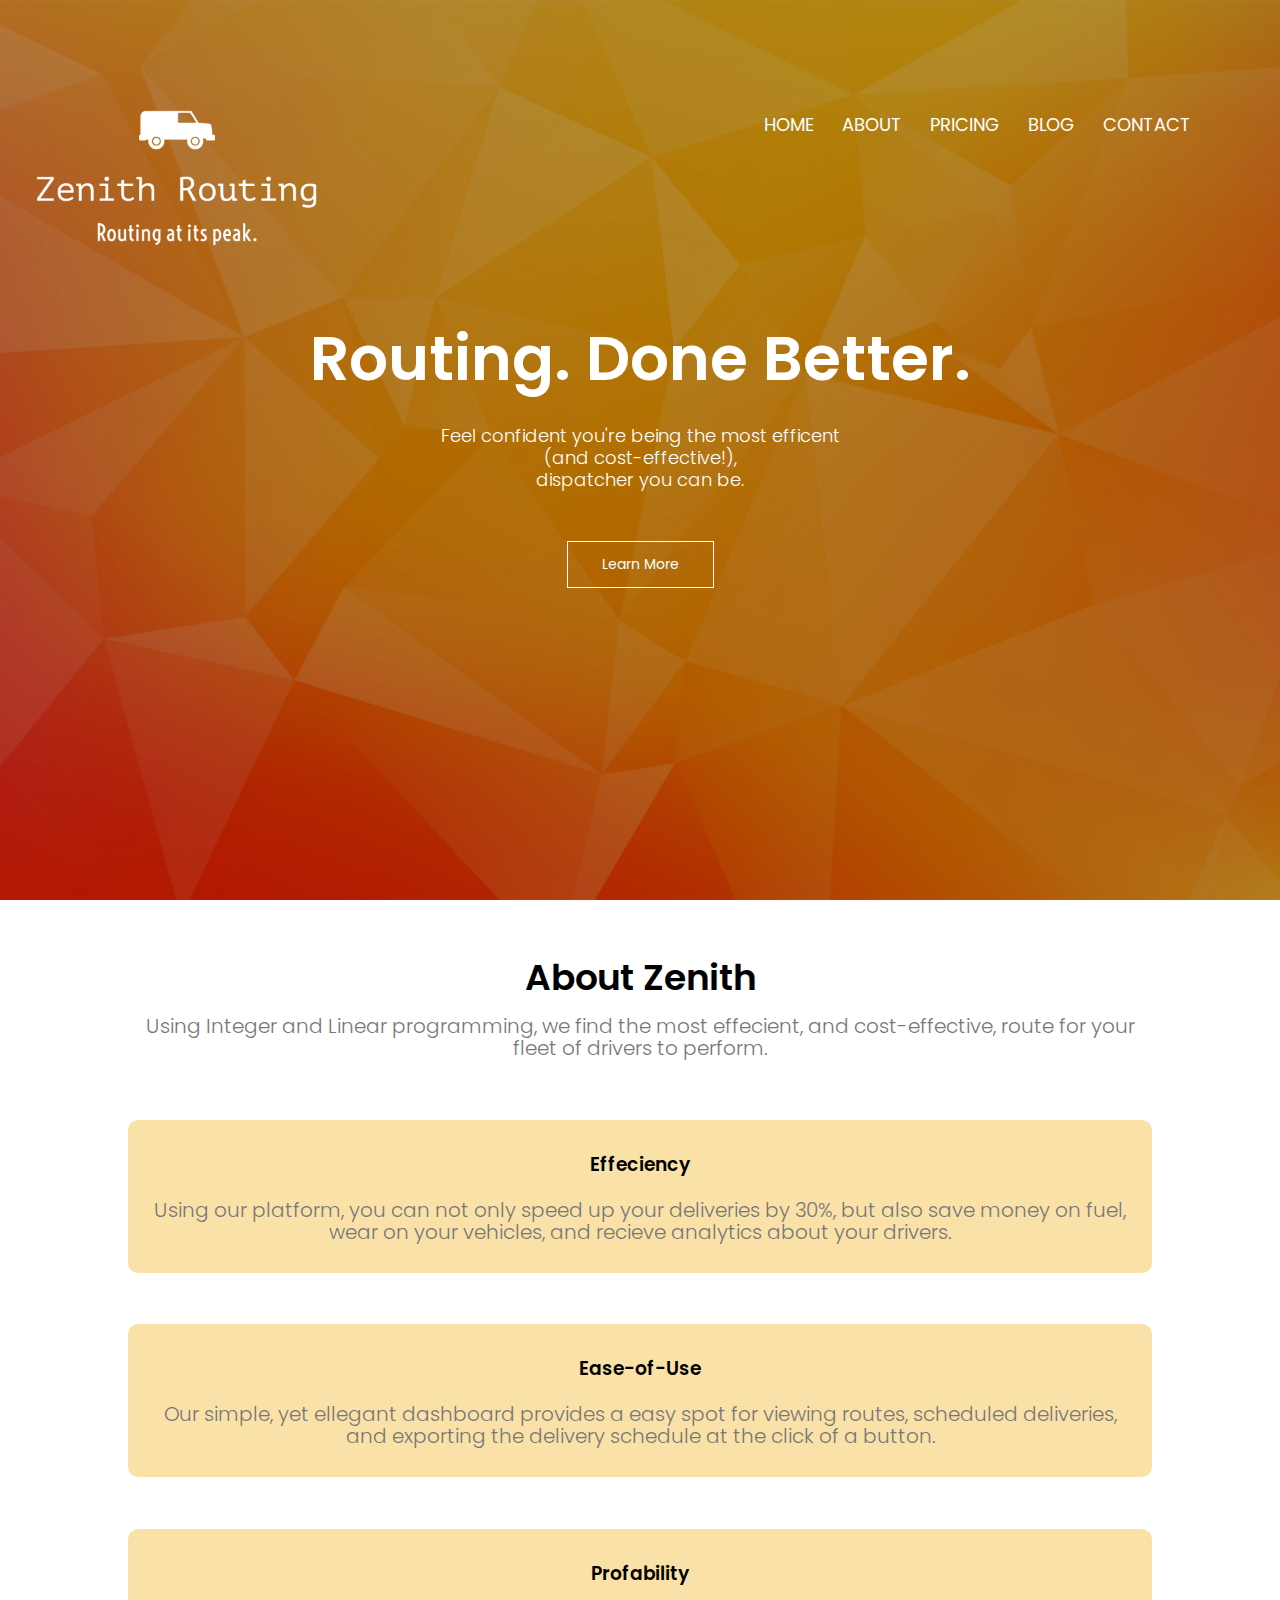
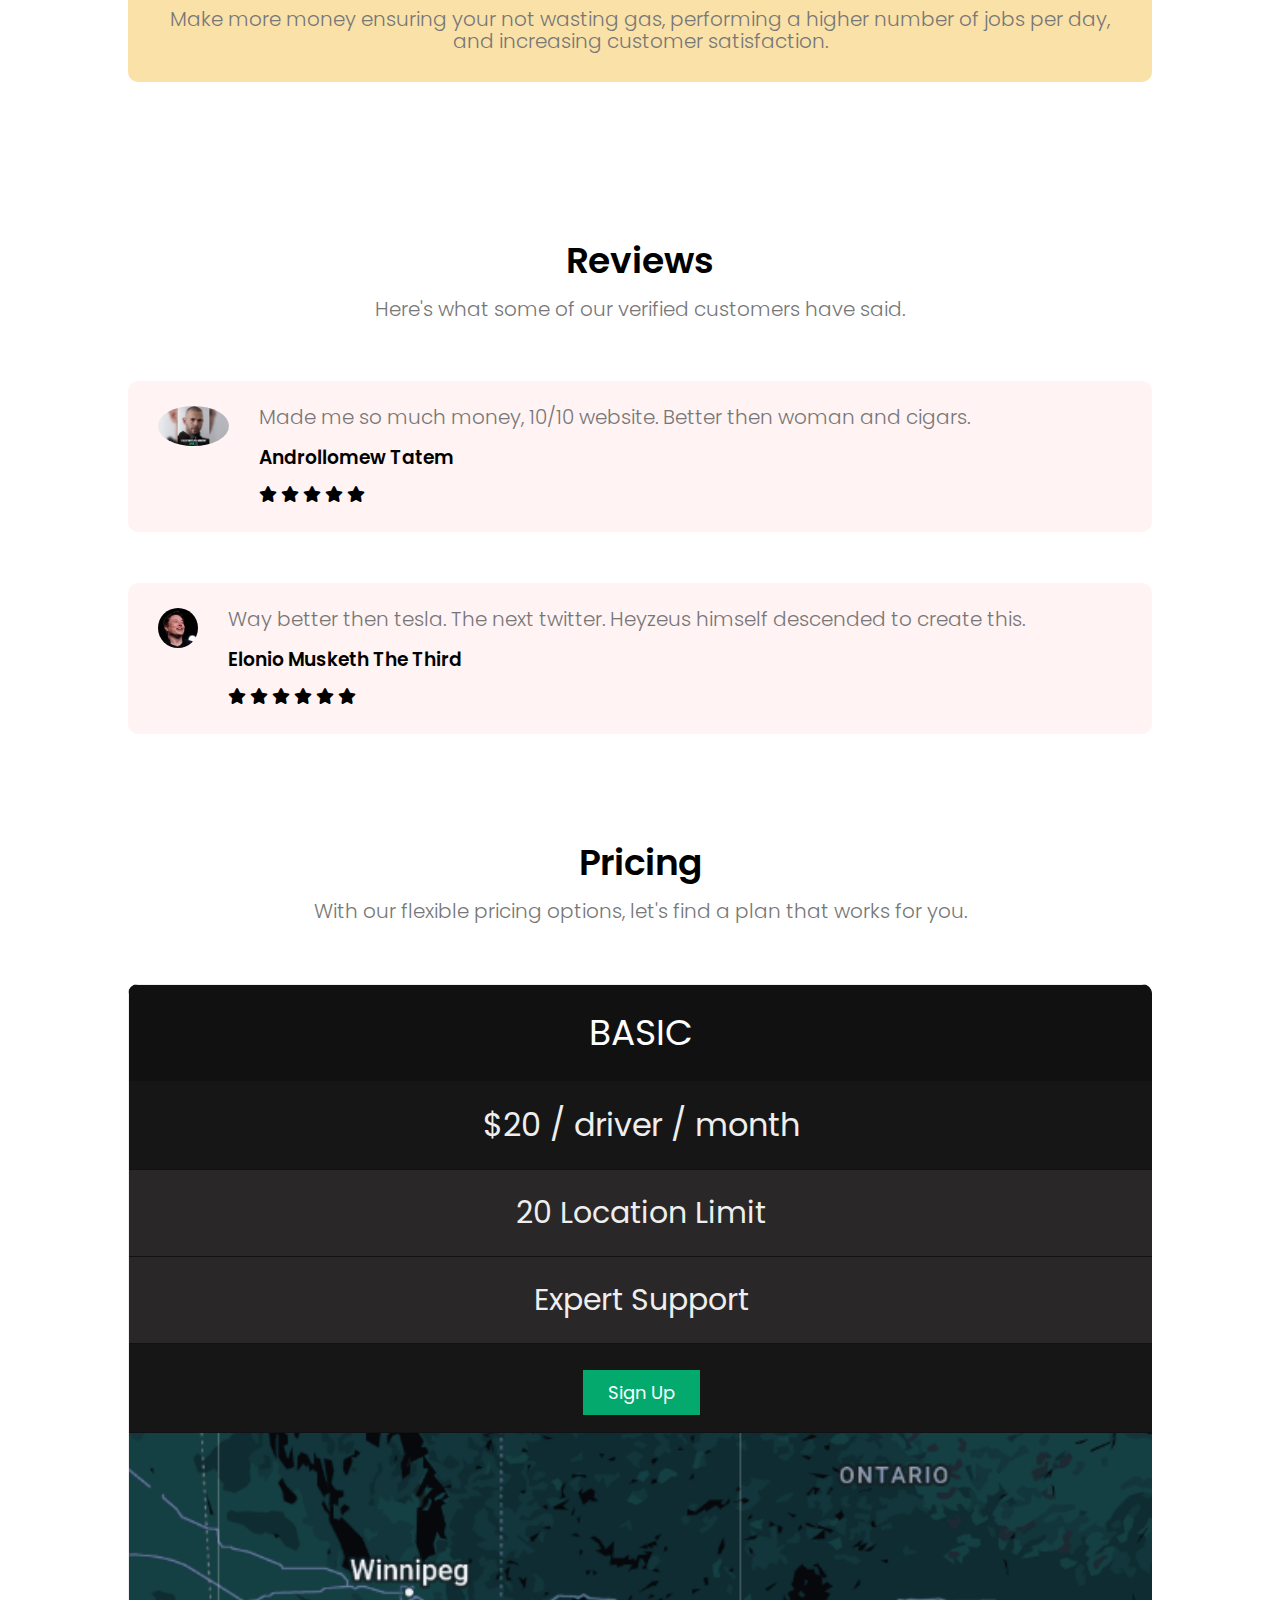
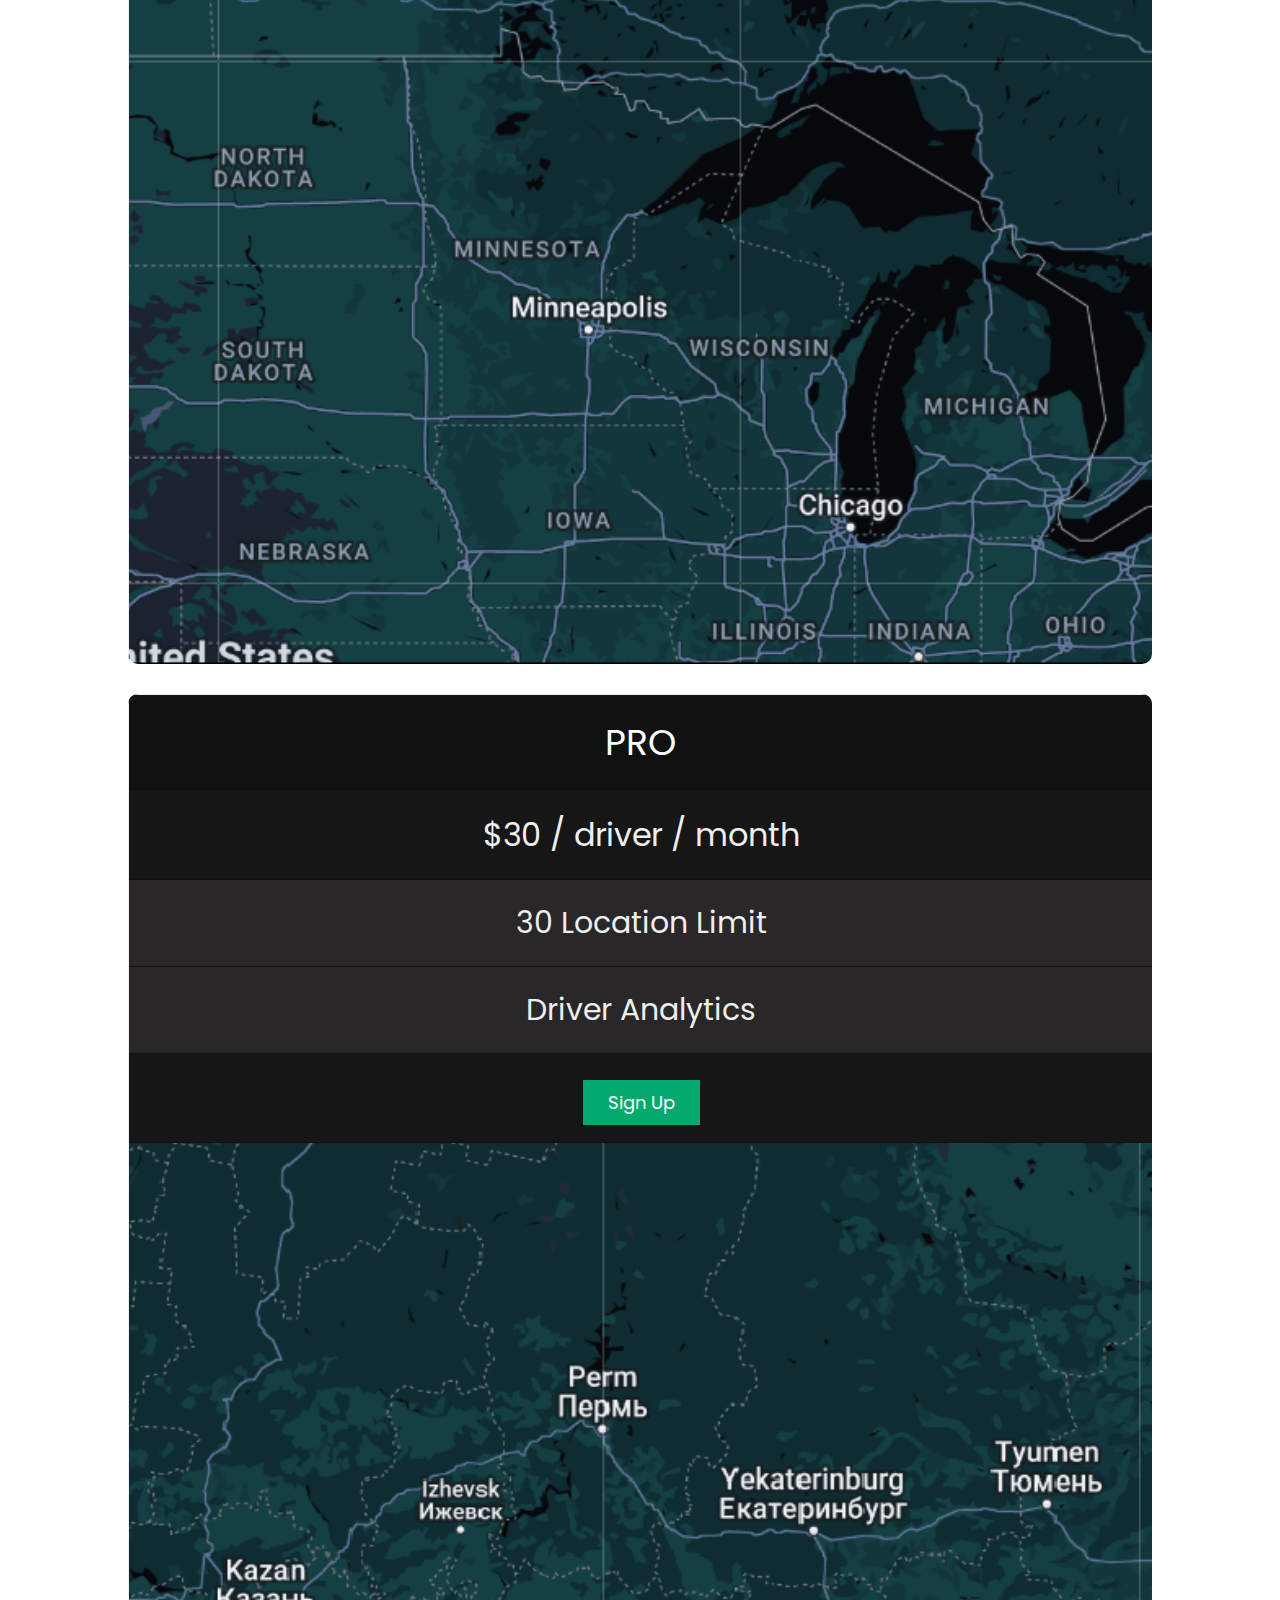
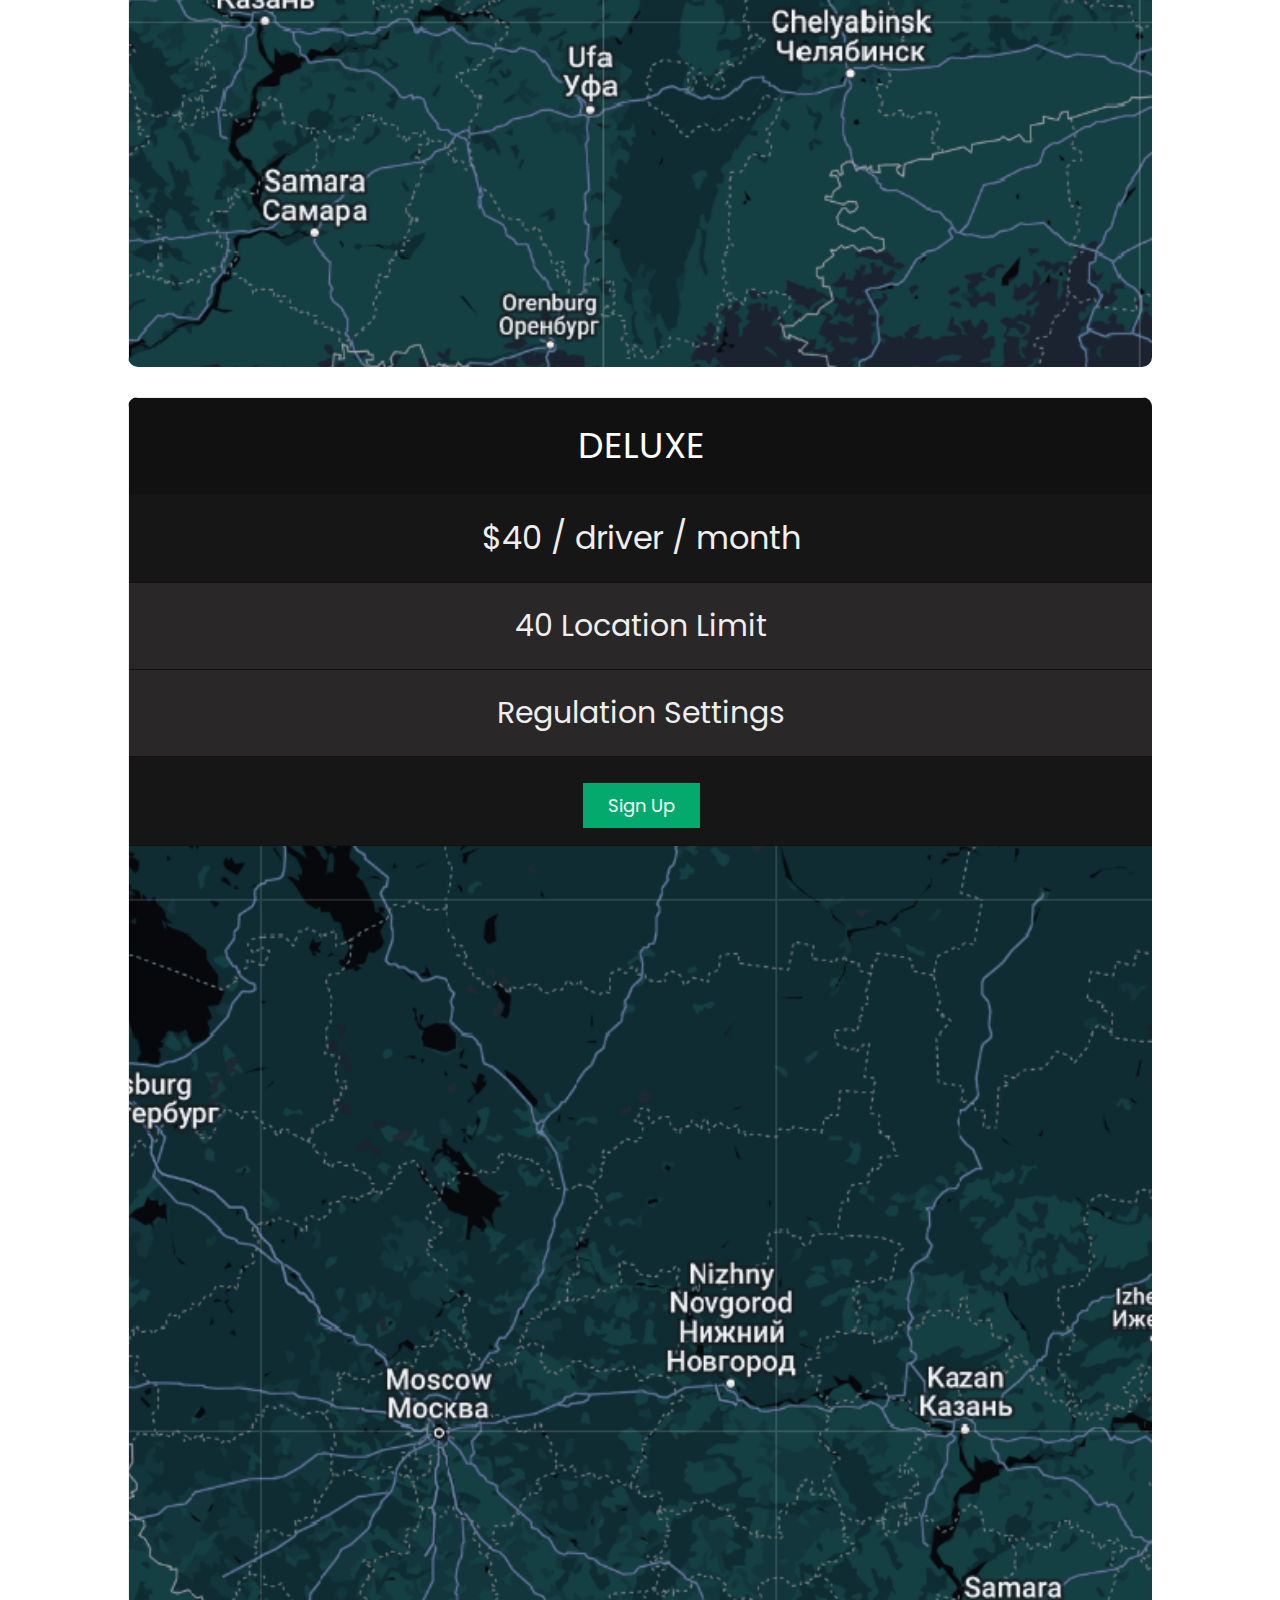
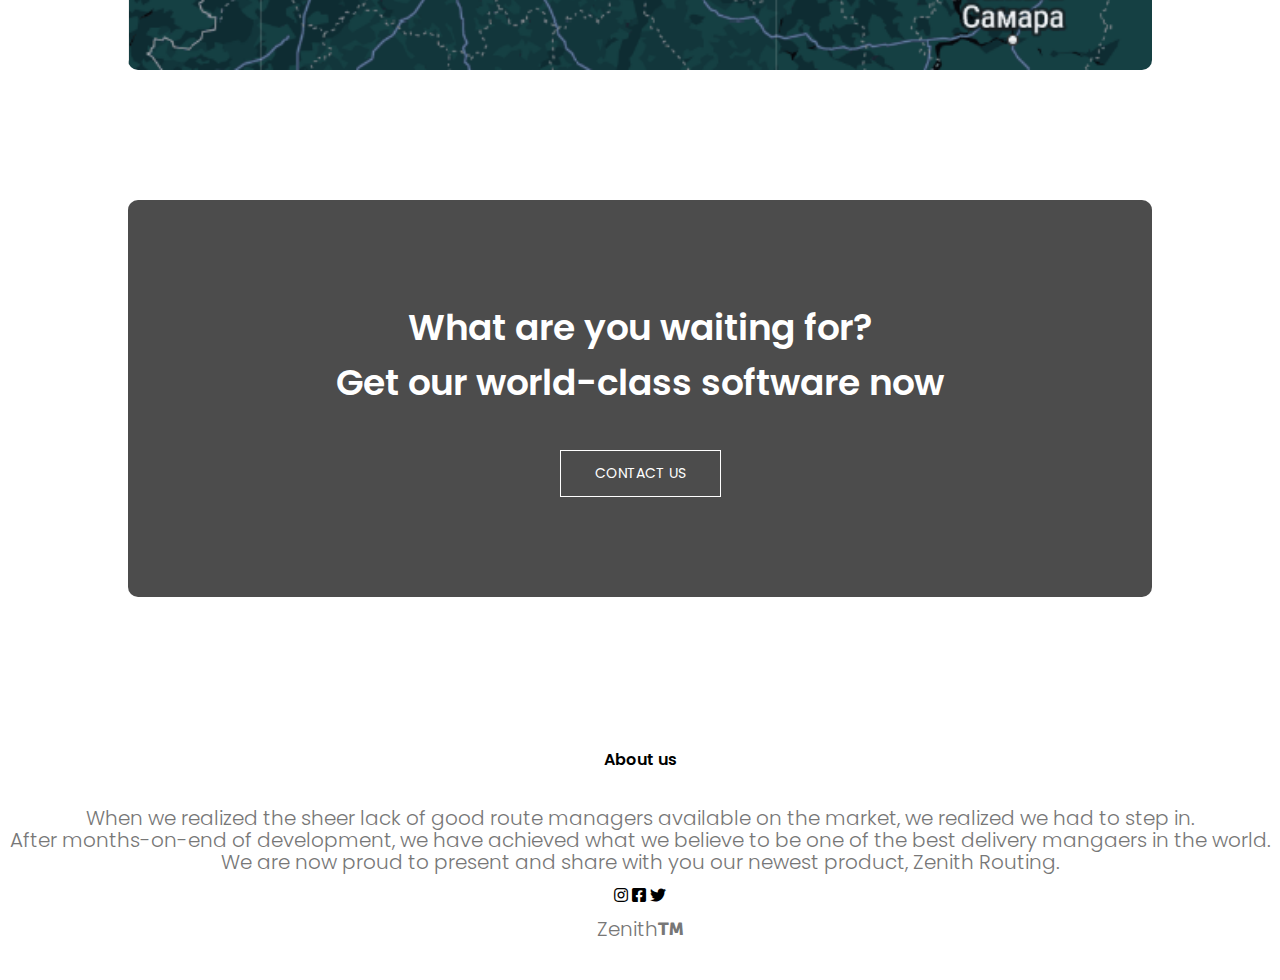
==== index.html @ 87506513 "initialcommit" ====
<html>
<head>

    <meta name="viewport" content="width=device-width, initial-scale=1, minimum-scale=1" />
    <title>Vehicle Routing Software - TEST</title>
    <link rel="stylesheet" href="style.css">
    <link rel="preconnect" href="https://fonts.googleapis.com">
    <link rel="preconnect" href="https://fonts.gstatic.com" crossorigin>
    <link href="https://fonts.googleapis.com/css2?family=Poppins:wght@100;200;300;400;600;700&display=swap" rel="stylesheet">
    <link href="https://cdnjs.cloudflare.com/ajax/libs/font-awesome/5.9.0/css/all.min.css" rel="stylesheet">
</head>
<body>
    <! --- Header ---- >

    <section class="header">
        <nav>
            <a href="index.html"><img src="images/logo.png"></a>
            <div class="nav-links" , id="navLinks">
                <i class="fa fa-times" onclick="hideMenu()"></i>
                <ul>
                    <li><a href="#top">HOME</a></li>
                    <li><a href="#About">ABOUT</a></li>
                    <li><a href="#Pricing">PRICING</a></li>
                    <li><a href="">BLOG</a></li>
                    <li><a href="#CONTACT">CONTACT</a></li>
                </ul>
            </div>
            <i class="fa fa-bars" onclick="showMenu()"></i>
        </nav>
        <div class="text-box">
            <h1>Routing. Done Better.</h1>
            <p>Feel confident you're being the most efficent<br> (and cost-effective!),<br> dispatcher you can be.</p>
            <a href="#About" class="hero-btn">Learn More</a>
        </div>
    </section>
    <! --- About ---- >

    <section class="about" id="About">
        <h1>About Zenith</h1>
        <p>Using Integer and Linear programming, we find the most effecient, and cost-effective, route for your fleet of drivers to perform.</p>
        <div class="row">
            <div class="about-col">
                <h3>Effeciency</h3>
                <p>Using our platform, you can not only speed up your deliveries by 30%, but also save money on fuel, wear on your vehicles, and recieve analytics about your drivers.</p>
            </div>
            <div class="about-col">
                <h3>Ease-of-Use</h3>
                <p>Our simple, yet ellegant dashboard provides a easy spot for viewing routes, scheduled deliveries, and exporting the delivery schedule at the click of a button.</p>
            </div>
            <div class="about-col">
                <h3>Profability</h3>
                <p>Make more money ensuring your not wasting gas, performing a higher number of jobs per day, and increasing customer satisfaction.</p>
            </div>
        </div>
    </section>

    <! --- Reviews ---- >
    <section class="reviews">
        <h1>Reviews</h1>
        <p>Here's what some of our verified customers have said.</p>
        <div class="row">
            <div class="reviews-col">
                <img src="images/Customer1.jpg">
                <div>
                    <p>Made me so much money, 10/10 website. Better then woman and cigars.</p>
                    <h3>Androllomew Tatem</h3>
                    <i class="fa fa-star"></i>
                    <i class="fa fa-star"></i>
                    <i class="fa fa-star"></i>
                    <i class="fa fa-star"></i>
                    <i class="fa fa-star"></i>

                </div>
            </div>
            <div class="reviews-col">
                <img src="images/Customer2.jpg">
                <div>
                    <p>Way better then tesla. The next twitter. Heyzeus himself descended to create this.</p>
                    <h3>Elonio Musketh The Third</h3>
                    <i class="fa fa-star"></i>
                    <i class="fa fa-star"></i>
                    <i class="fa fa-star"></i>
                    <i class="fa fa-star"></i>
                    <i class="fa fa-star"></i>
                    <i class="fa fa-star"></i>
                </div>
            </div>
        </div>
    </section>

    <! --- Pricing ---- >

    <section class="pricing" id="Pricing">
        <h1>Pricing</h1>
        <p>With our flexible pricing options, let's find a plan that works for you.</p>
        <div class="row">
            <div class="pricing-col">
                <img src="images/bg1.png">
                <ul class="layer">
                    <li class="title">BASIC</li>
                    <li class="grey">$20 / driver / month</li>
                    <li>20 Location Limit</li>
                    <li>Expert Support</li>
                    <li class="grey"><a href="#" class="button">Sign Up</a></li>
                </ul>
            </div>
            <div class="pricing-col">
                <img src="images/bg2.png">
                <ul class="layer">
                    <li class="title">PRO</li>
                    <li class="grey">$30 / driver / month</li>
                    <li>30 Location Limit</li>
                    <li>Driver Analytics</li>
                    <li class="grey"><a href="#" class="button">Sign Up</a></li>
                </ul>
            </div>
            <div class="pricing-col">
                <img src="images/bg3.png">
                <ul class="layer">
                    <li class="title">DELUXE</li>
                    <li class="grey">$40 / driver / month</li>
                    <li>40 Location Limit</li>
                    <li>Regulation Settings</li>
                    <li class="grey"><a href="#" class="button">Sign Up</a></li>
                </ul>
            </div>
        </div>
    </section>
    <! --- Call to Action ---- >

    <section class="cta">
        <h1>What are you waiting for?<br /> Get our world-class software now</h1>
        <a href="https://www.youtube.com/watch?v=dQw4w9WgXcQ" class="hero-btn" id="CONTACT">CONTACT US</a>
    </section>

    <! --- Footer ---- >

    <section class="footer">
        <h4>About us</h4>
        <p>When we realized the sheer lack of good route managers available on the market, we realized we had to step in.<br /> After months-on-end of development, we have achieved what we believe to be one of the best delivery mangaers in the world.<br /> We are now proud to present and share with you our newest product, Zenith Routing.</p>
        <div class="icons">
            <i class="fab fa-instagram"></i>
            <i class="fab fa-facebook-square"></i>
            <i class="fab fa-twitter"></i>
        </div>
        <p>Zenith<i class="fas fa-trademark"></i></p>
    </section>



    <! --- JS Function ---- >

    <script>
        var navLinks = document.getElementById("navLinks");
        function showMenu(){
        navLinks.style.right = "0";
        }
        function hideMenu(){
        navLinks.style.right = "-200";
        }
    </script>

</body>
</html>
---- style.css ----
* {
    margin: 0;
    padding: 0;
    font-family: 'Poppins', sans-serif;
}
html {
    scroll-behavior: smooth;
}

.header{
    min-height: 100vh;
    width: 100%;
    background-image: linear-gradient(rgba(0,0,0,0.3),rgba(0,0,0,0.3)),url(images/banner.jpg);
    background-position: center;
    background-size: cover;
    position: relative;
}
nav{
    display: flex;
    padding: 2% 6%;
    justify-content: space-between;
    align-items: center;
}
nav img {
        width: 400px;
        height: 400px;
        position: relative;
        left: -100px;
        top: -50px;

}
.nav-links{
   flex: 1;
   text-align: right;
}
.nav-links ul li{
    list-style: none;
     display: inline-block;
     padding: 8px 12px;
     position:relative;
     top: -100px;
}
.nav-links ul li a {
    color: #fff;
    text-decoration: none;
    font-size: 18px;
}
.nav-links ul li::after {
    content: '';
    width: 0%;
    height: 2px;
    background: #f44336;
    display: block;
    margin: auto;
    transition: 0.5s;
}
.nav-links ul li:hover::after{
    width: 100%;
}
.text-box{
    width: 90%;
    color: #fff;
    position: absolute;
    top: 50%;
    left: 50%;
    transform: translate(-50%, -50%);
    text-align: center;
}
.text-box h1{
    font-size: 62px;
}
.text-box p{
    margin: 10px 0 40px;
    font-size: 18px;
    color: #fff;
}
.hero-btn{
    display: inline-block;
    text-decoration: none;
    color: #fff;
    border: 1px solid #fff;
    padding: 12px 34px;
    font-size: 14px;
    background: transparent;
    position: relative;
    cursor: pointer;
}
.hero-btn:hover{
    border: 1px solid #f44336;
    background: #f44336;
    transition: 1s;
}

nav .fa{
    display: none;
}

@media(max-width: 700px) {
    nav img {
        width: 200px;
        height: 200px;
        position: relative;
        left: -50px;
        top: -25px;
    }
    .pricing-col {
        width: 100%;
        flex-basis: 32%;
        border-radius: 10px;
        margin-bottom: 30px;
        position: relative;
        overflow: hidden;
        transition: 0.5s;
    }
    html, body {
        overflow-x: hidden;
    }
    .text-box h1 {
        font-size: 20px;
    }

    .nav-links ul li {
        display: block;
    }

    .nav-links{
        position: absolute;
        background: #f44336;
        height: 100vh;
        width: 200px;
        top: 0;
        right: -200px;
        text-align: left;
        z-index: 2;
        transition: 1s;
    }
    nav .fa{
        display: block;
        color: #fff;
        margin: 10px;
        font-size: 22px;
        cursor: pointer;
    }
    .nav-links ul{
        padding: 30px;
    }
}

.about{
    width: 80%;
    margin: auto;
    text-align: center;
    padding-top: 50px;
}
h1{
    font-size: 36px;
    font-weight: 600;
}
p{
    color: #777;
    font-size: 20px;
    font-weight: 300;
    line-height: 22px;
    padding: 10px;
}
.row{
    margin-top: 5%;
    display: flex;
    justify-content: space-between;
}
.about-col {
    flex-basis: 31%;
    background-color: #fae1a8;
    border-radius: 10px;
    margin-bottom: 5%;
    padding: 20px 12px;
    box-sizing: border-box;
    transition: 0.5s
}
 h3{
     text-align: center;
     font-weight: 600;
     margin: 10px 0;
 }
.about-col:hover {
    box-shadow: 0 0 20px 0px rgba(0,0,0,.2);
}
@media(max-width: 1500px) {
    .row{
        flex-direction: column;
    }
}
@media(mad-width: 1500px){
    .pricing-col .title {
        background-color: #111;
        color: white;
        font-size: 16px;
    }
    .layer li {
        border-bottom: 1px solid #111;
        background-color: #292727;
        padding: 20px;
        text-align: center;
        font-size: 15px;
        color: #eee;
    }
    .layer .grey {
        background-color: #171616;
        font-size: 16px;
    }
}

.row{
    display: flex;
    overflow: hidden;

}
.pricing{
    width: 80%;
    margin: auto;
    text-align: center;
    padding-top: 50px;
    box-sizing: border-box;
}
.pricing-col{
    overflow-y: auto;
    height: 100%;
    flex-basis: 32%;
    border-radius: 10px;
    margin-bottom:30px;
    position:relative;
    overflow:hidden;
    transition: 0.5s;
}
.pricing-col img{
    width: 100%;
    z-index: 3;
}
.pricing-col .title{
    background-color: #111;
    color: white;
    font-size: 36px;
}
.pricing-col:hover {
    box-shadow: 0 8px 12px 0 rgba(0,0,0,0.4);
}
.layer{
    list-style-type: none;
    border: 1px solid #eee;
    margin: 0;
    padding: 0;
    background: transparent;
    height: 100%;
    width: 100%;
    position: absolute;
    top: 0;
    left: 0;
    transition: 0.5s;
}
.layer:hover {
    background: rgba(0,0,0,0.6);
}
.layer li {
        
        border-bottom: 1px solid #111;
        background-color: #292727;
        padding: 20px;
        text-align: center;
        font-size: 30px;
        color: #eee;
}
.layer .grey {
        background-color: #171616;
        font-size: 32px;
}
.button{
    background-color: #04AA6D;
    border: none;
    color: white;
    padding: 10px 25px;
    text-align: center;
    text-decoration: none;
    font-size: 18px;
    transition: 0.5s;
}
.button:hover {
    background-color: #04d98b;
}
.reviews{
    width: 80%;
    margin: auto;
    padding-top: 100px;
    text-align: center;
}
.reviews-col{
    flex-basis: 33%;
    border-radius: 10px;
    margin-bottom: 5%;
    text-align: left;
    background: #fff3f3;
    padding: 25px;
    cursor:pointer;
    display:flex;
    transition: .5s;
}
.reviews-col img {
    height: 40px;
    margin-left: 5px;
    margin-right: 30px;
    border-radius: 50%;
}
.reviews-col p{
    padding: 0;
}
.reviews-col h3{
    text-align: left;
    margin-top: 15px;
}
.reviews-col:hover {
    box-shadow: 0 8px 12px 0 rgba(0,0,0,0.4);
}

.cta {
    margin: 100px auto;
    width: 80%;
    background-image: linear-gradient(rgba(0,0,0,0.7),rgba(0,0,0,0.7)),url(images/banner2.gif);
    background-position: center;
    background-size: cover;
    border-radius: 10px;
    text-align: center;
    padding: 100px 0;
}
.cta h1{
    color: #fff;
    margin-bottom: 40px;
    padding: 0;
}
.footer{
    width:100%;
    text-align: center;
    padding: 30px 0;
}
.footer h4{
    margin-bottom: 25px;
    margin-top: 20px;
    font-weight: 600;
}
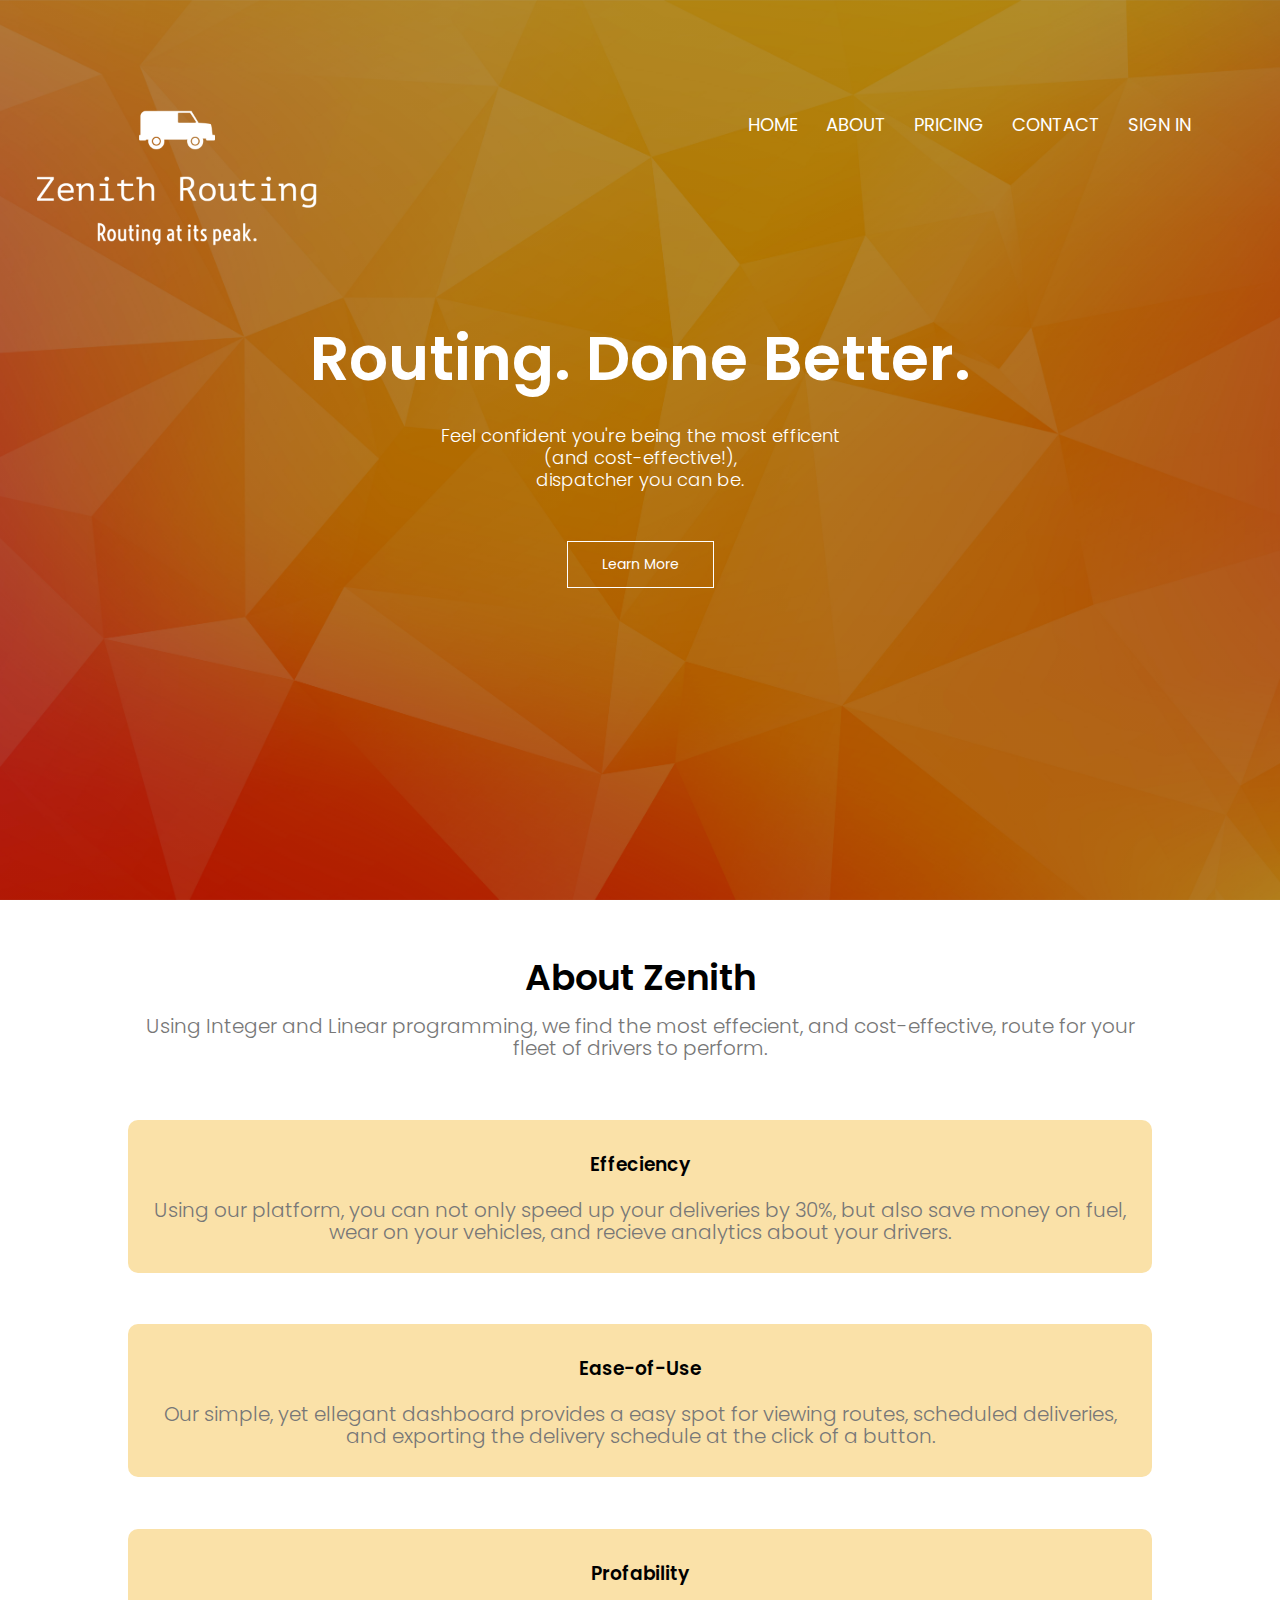
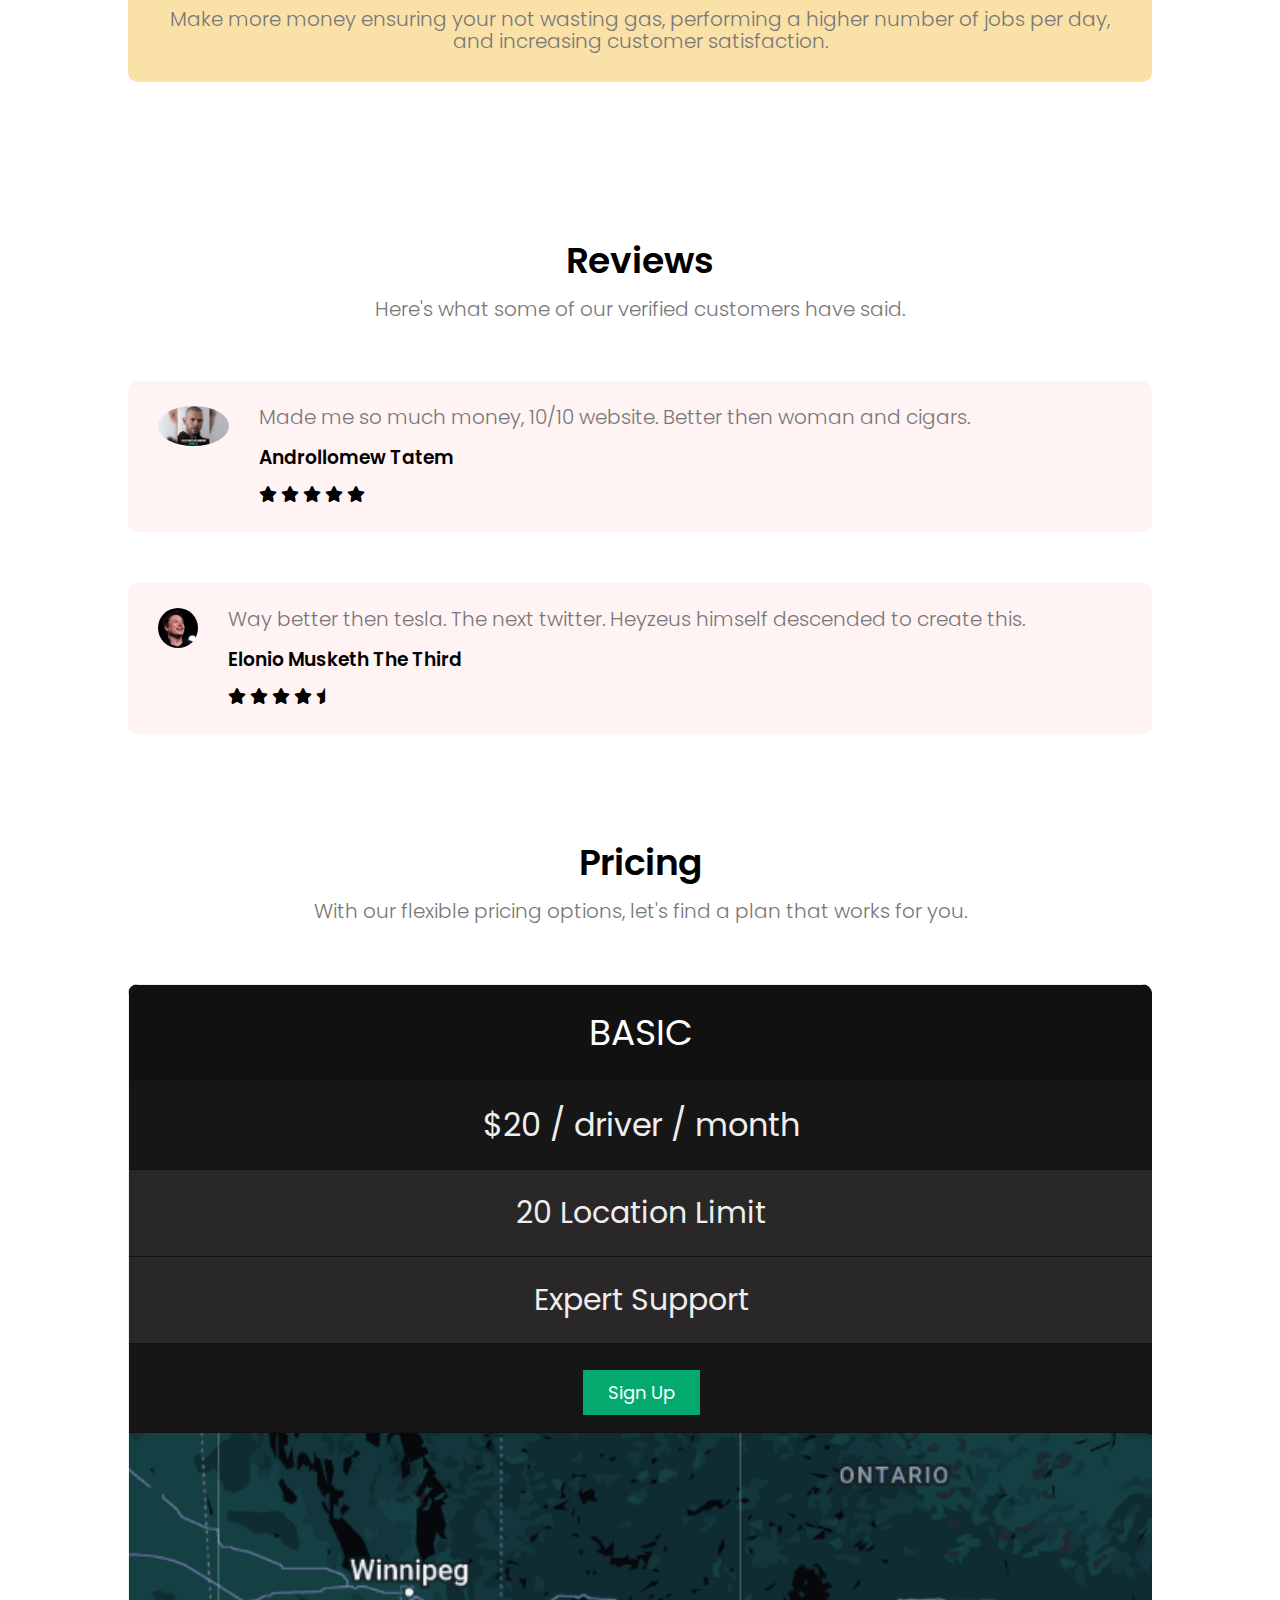
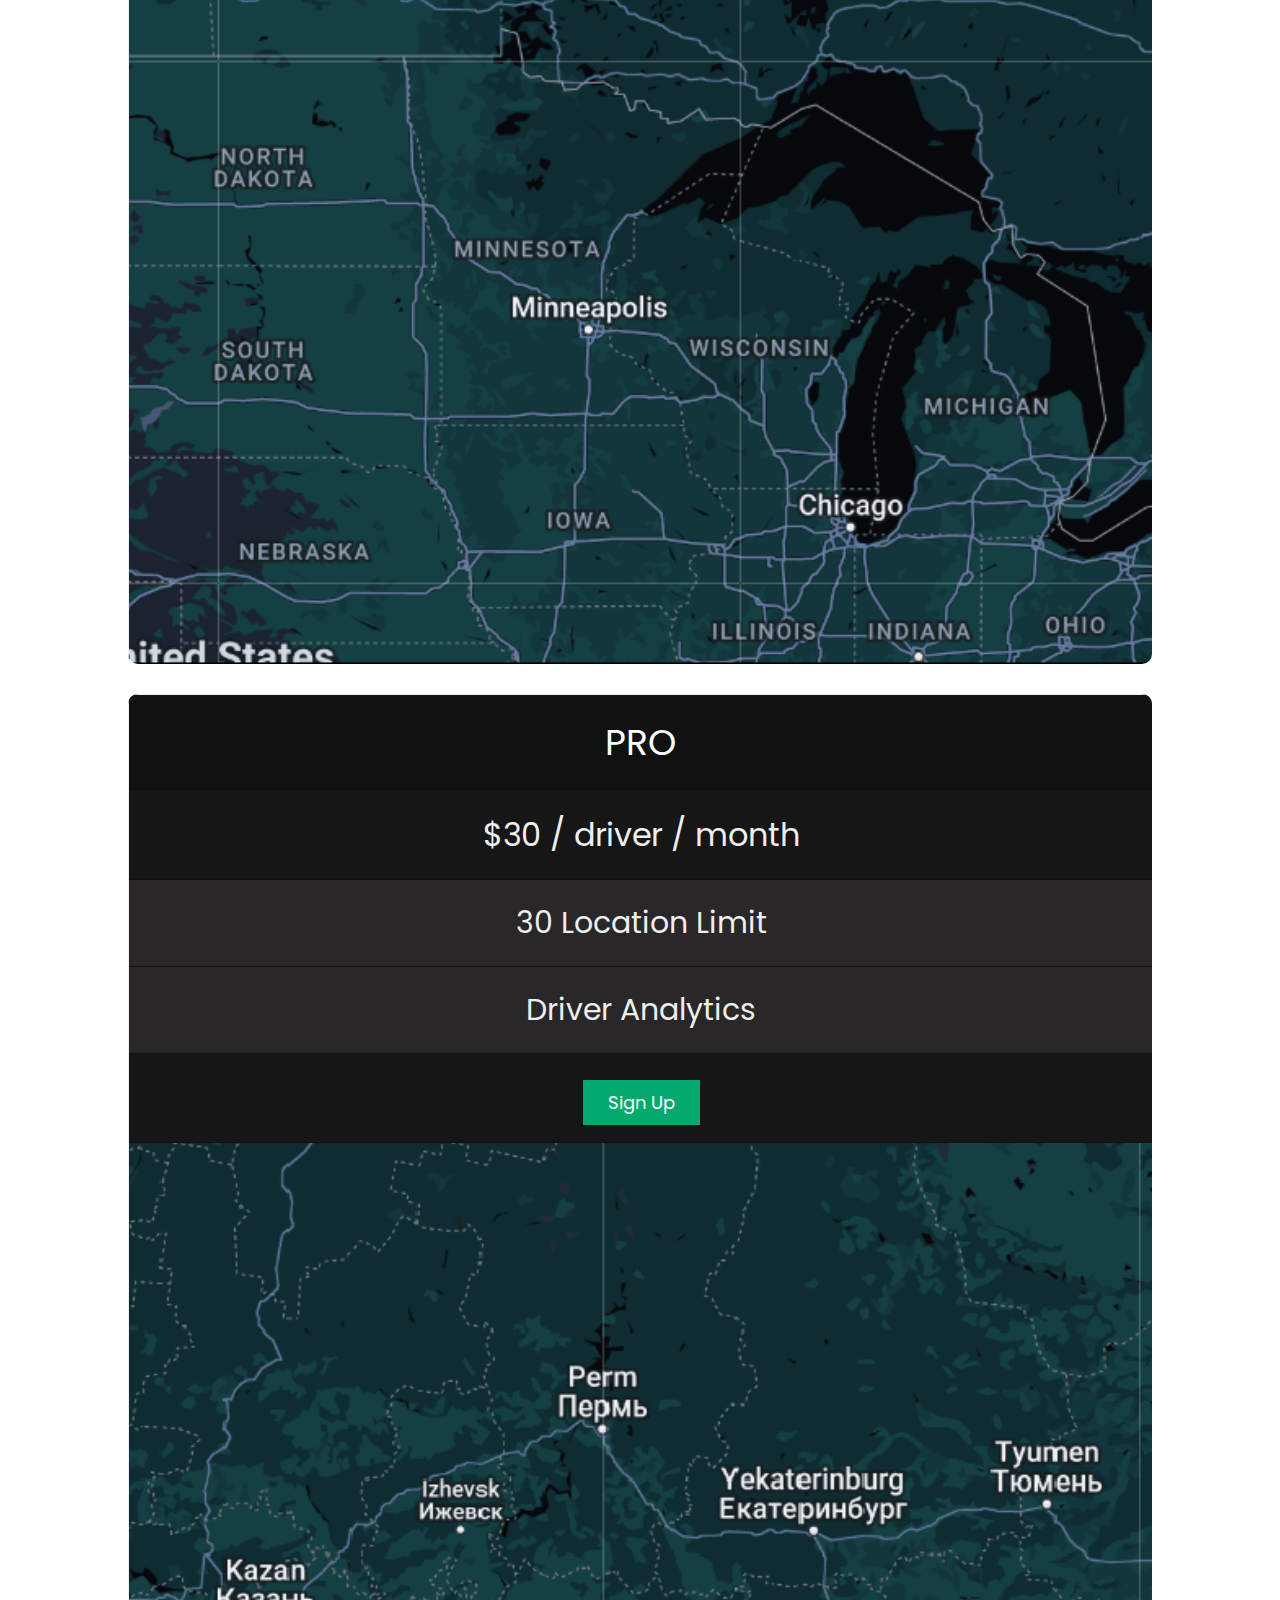
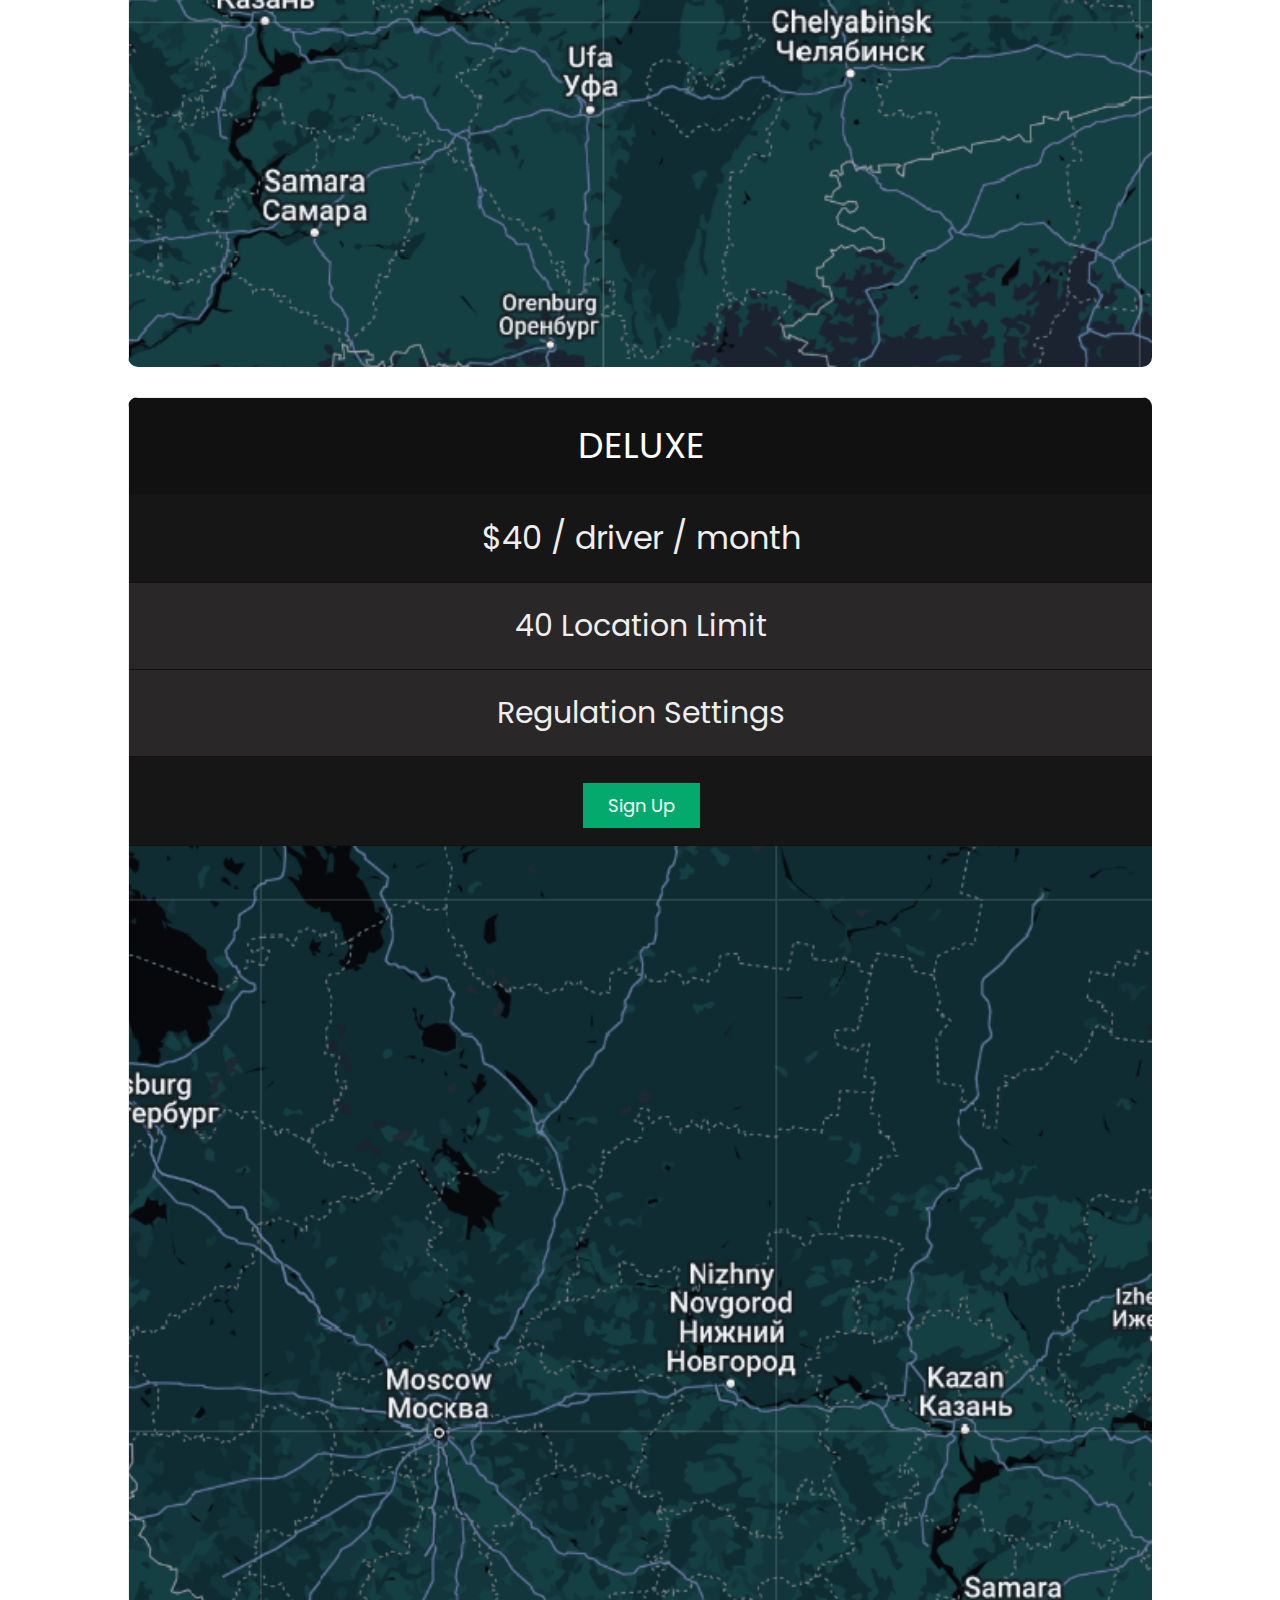
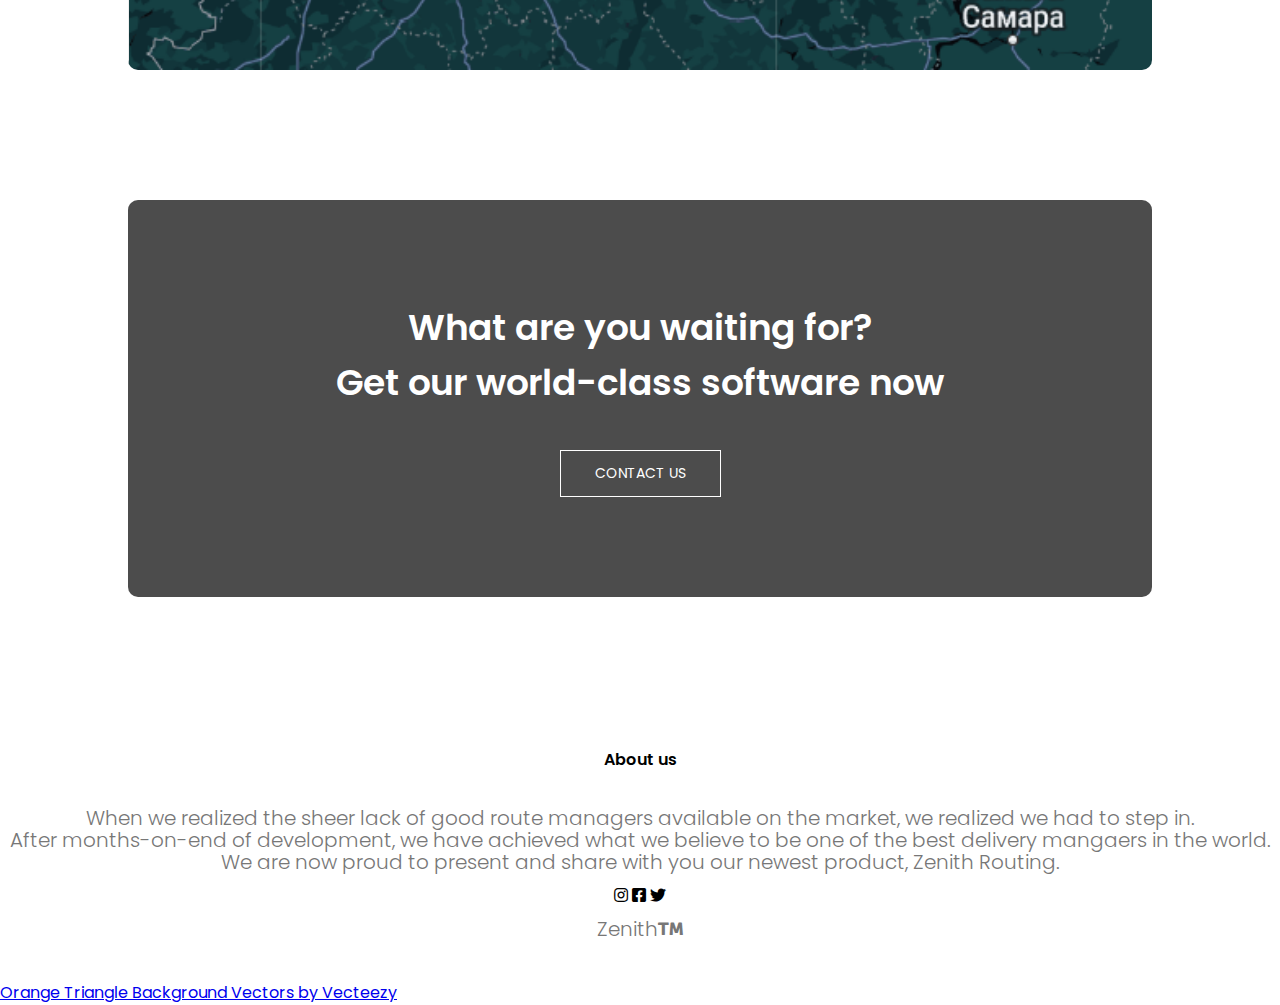
==== commit 6ce13b5b: "Update" ====
--- a/index.html
+++ b/index.html
@@ -2,27 +2,29 @@
 <head>
 
     <meta name="viewport" content="width=device-width, initial-scale=1, minimum-scale=1" />
+    <link rel="icon" href="images/truck.png">
+
     <title>Vehicle Routing Software - TEST</title>
     <link rel="stylesheet" href="style.css">
     <link rel="preconnect" href="https://fonts.googleapis.com">
     <link rel="preconnect" href="https://fonts.gstatic.com" crossorigin>
     <link href="https://fonts.googleapis.com/css2?family=Poppins:wght@100;200;300;400;600;700&display=swap" rel="stylesheet">
     <link href="https://cdnjs.cloudflare.com/ajax/libs/font-awesome/5.9.0/css/all.min.css" rel="stylesheet">
+    <script defer src="https://pyscript.net/alpha/pyscript.js"></script>
 </head>
 <body>
     <! --- Header ---- >
-
     <section class="header">
         <nav>
-            <a href="index.html"><img src="images/logo.png"></a>
+            <a href="index.html" class="logo"><img src="images/logo.png"></a>
             <div class="nav-links" , id="navLinks">
                 <i class="fa fa-times" onclick="hideMenu()"></i>
                 <ul>
                     <li><a href="#top">HOME</a></li>
                     <li><a href="#About">ABOUT</a></li>
                     <li><a href="#Pricing">PRICING</a></li>
-                    <li><a href="">BLOG</a></li>
                     <li><a href="#CONTACT">CONTACT</a></li>
+                    <li><a href="sign-up.html">SIGN IN</a></li>
                 </ul>
             </div>
             <i class="fa fa-bars" onclick="showMenu()"></i>
@@ -81,8 +83,7 @@
                     <i class="fa fa-star"></i>
                     <i class="fa fa-star"></i>
                     <i class="fa fa-star"></i>
-                    <i class="fa fa-star"></i>
-                    <i class="fa fa-star"></i>
+                    <i class="fa fa-star-half"></i>
                 </div>
             </div>
         </div>
@@ -101,7 +102,7 @@
                     <li class="grey">$20 / driver / month</li>
                     <li>20 Location Limit</li>
                     <li>Expert Support</li>
-                    <li class="grey"><a href="#" class="button">Sign Up</a></li>
+                    <li class="grey"><a href="sign-up.html" class="button">Sign Up</a></li>
                 </ul>
             </div>
             <div class="pricing-col">
@@ -111,7 +112,7 @@
                     <li class="grey">$30 / driver / month</li>
                     <li>30 Location Limit</li>
                     <li>Driver Analytics</li>
-                    <li class="grey"><a href="#" class="button">Sign Up</a></li>
+                    <li class="grey"><a href="sign-up.html" class="button">Sign Up</a></li>
                 </ul>
             </div>
             <div class="pricing-col">
@@ -121,7 +122,7 @@
                     <li class="grey">$40 / driver / month</li>
                     <li>40 Location Limit</li>
                     <li>Regulation Settings</li>
-                    <li class="grey"><a href="#" class="button">Sign Up</a></li>
+                    <li class="grey"><a href="sign-up.html" class="button">Sign Up</a></li>
                 </ul>
             </div>
         </div>
@@ -145,6 +146,7 @@
         </div>
         <p>Zenith<i class="fas fa-trademark"></i></p>
     </section>
+    <a href="https://www.vecteezy.com/free-vector/orange-triangle-background", class="royalty">Orange Triangle Background Vectors by Vecteezy</a>
 
 
 
@@ -161,4 +163,4 @@
     </script>
 
 </body>
-</html>+</html>
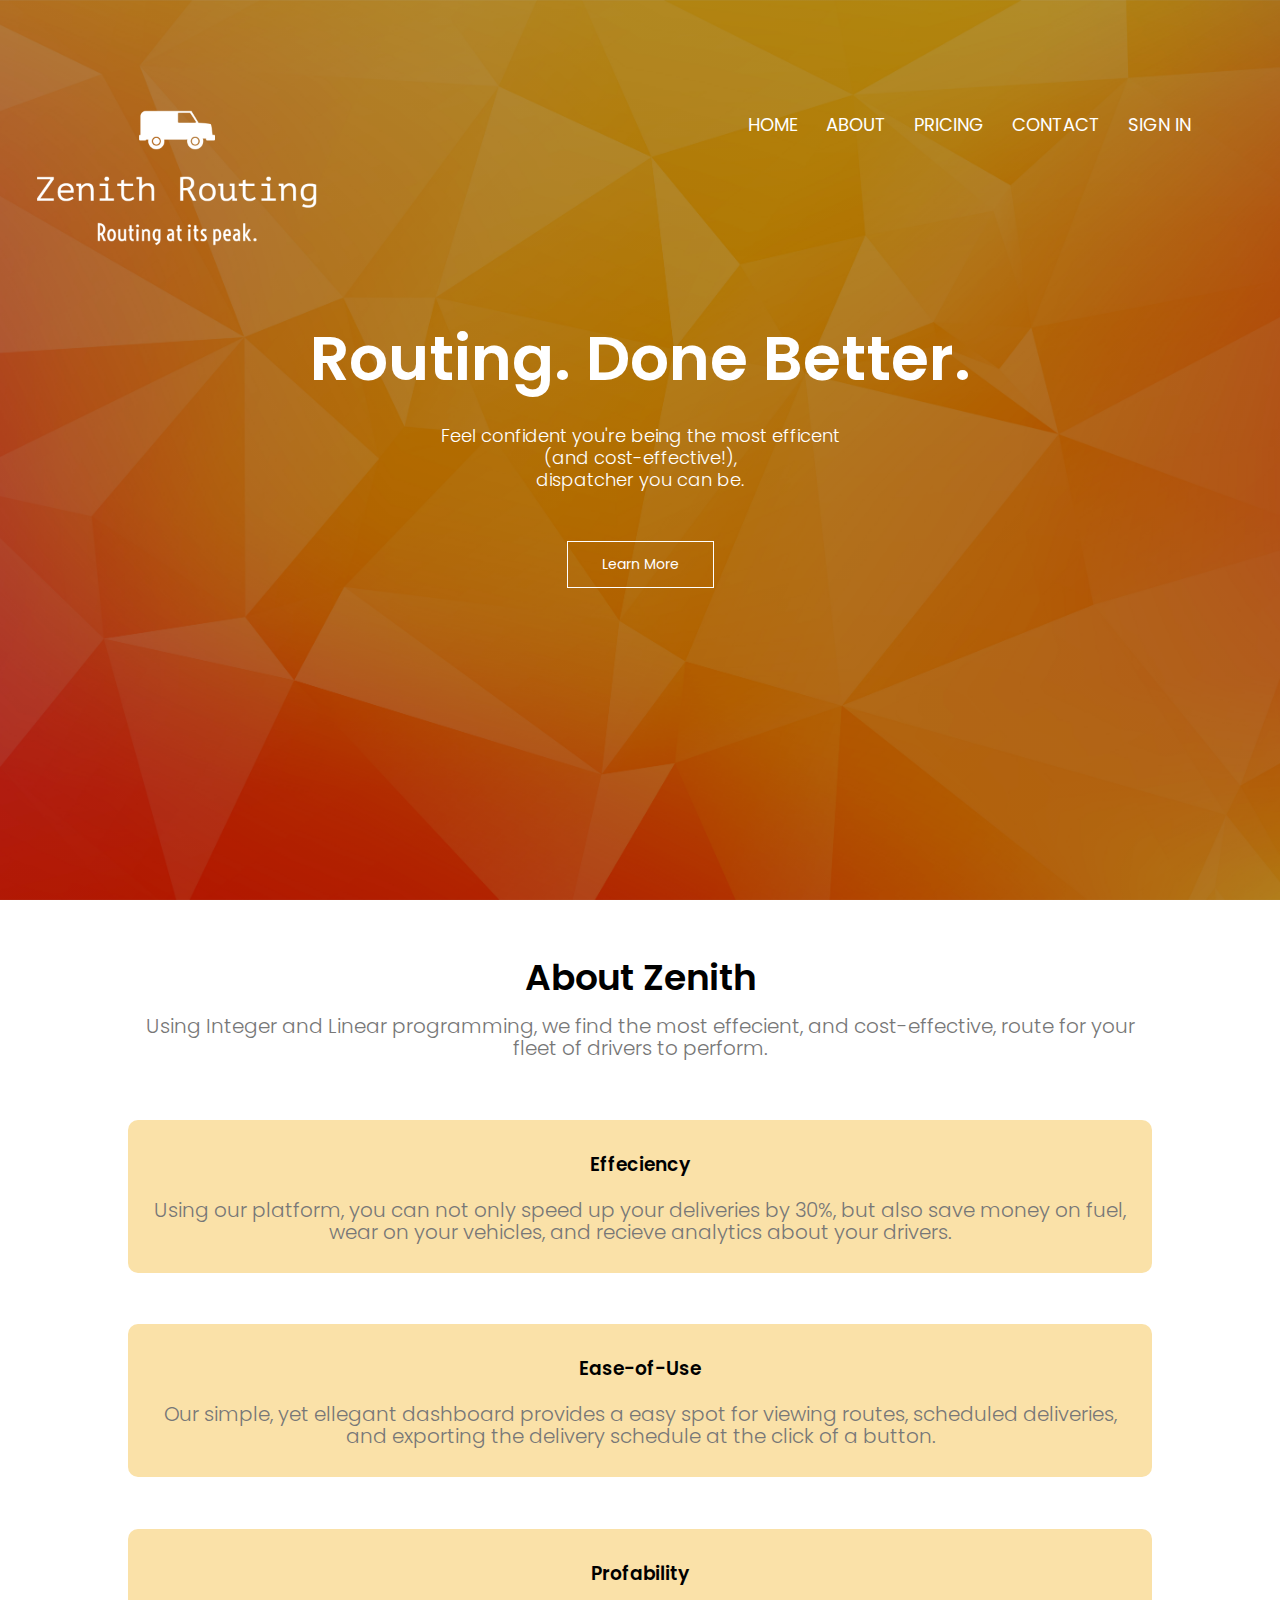
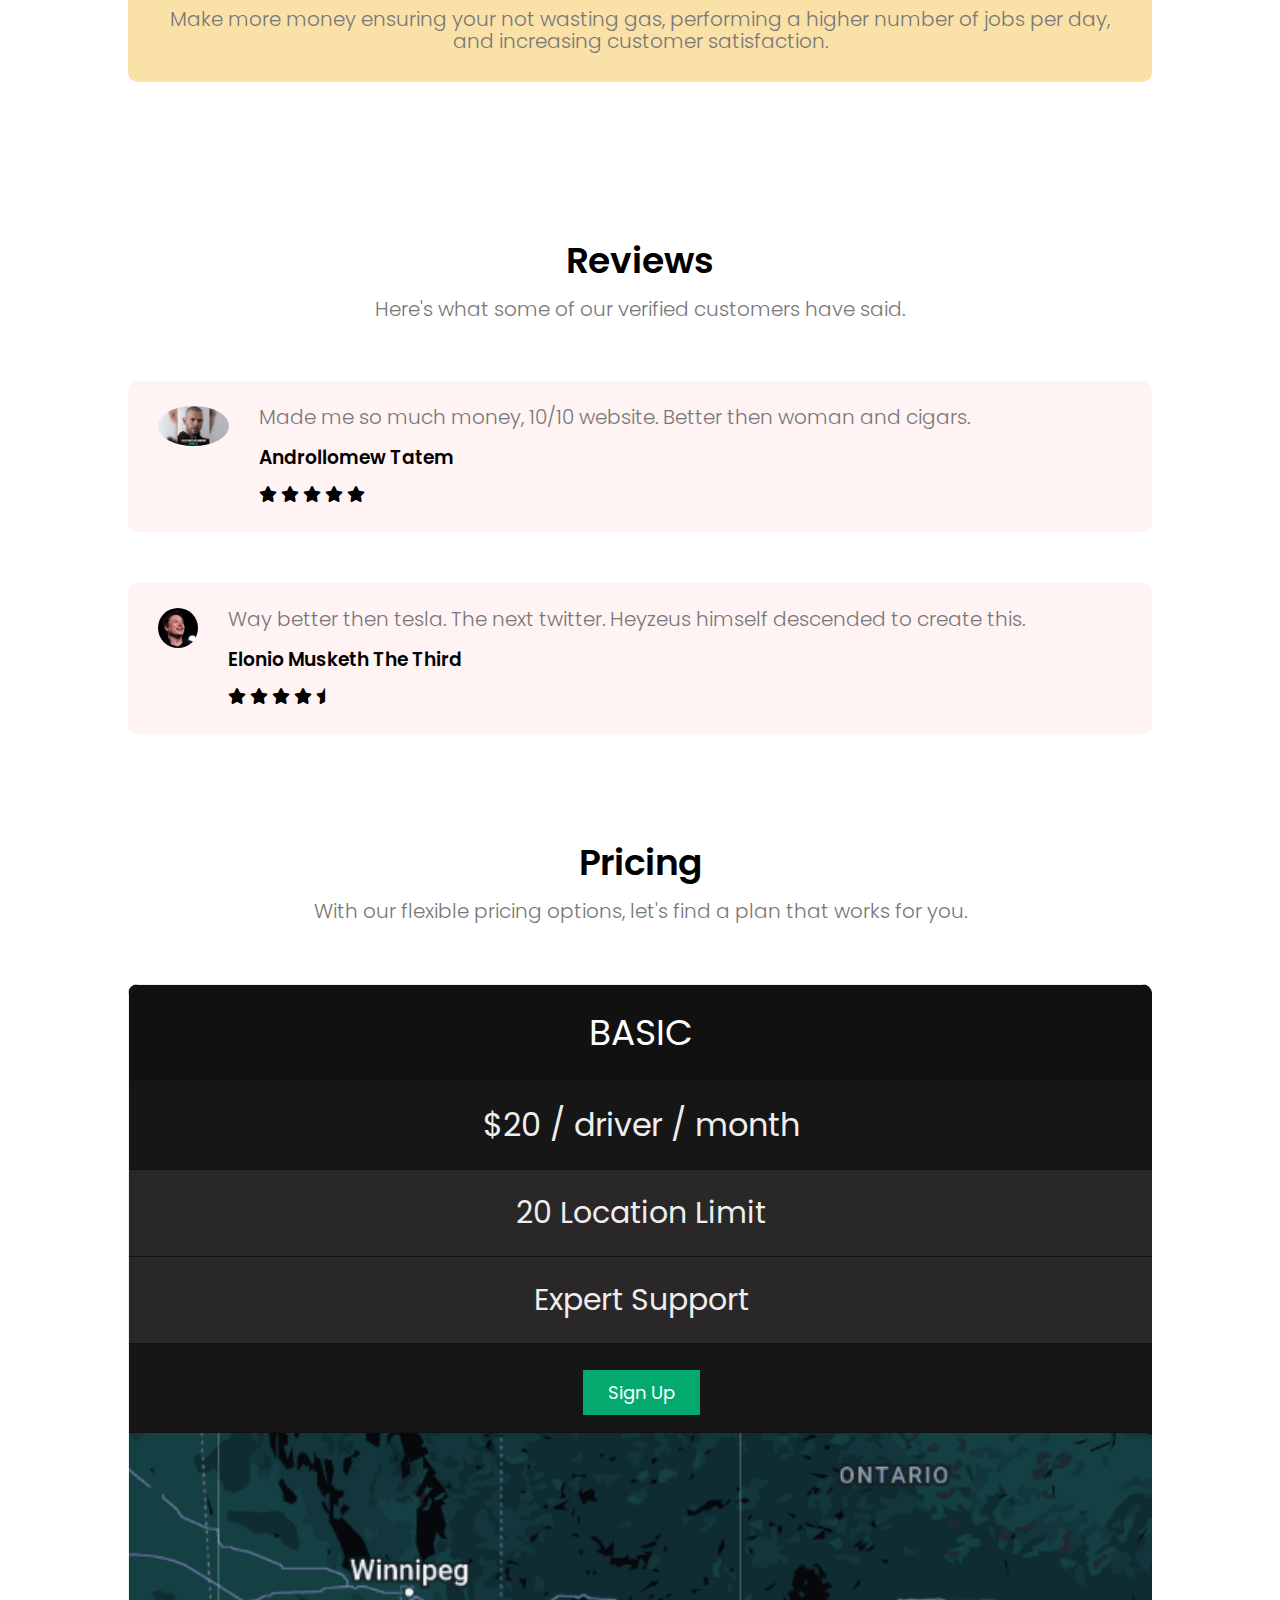
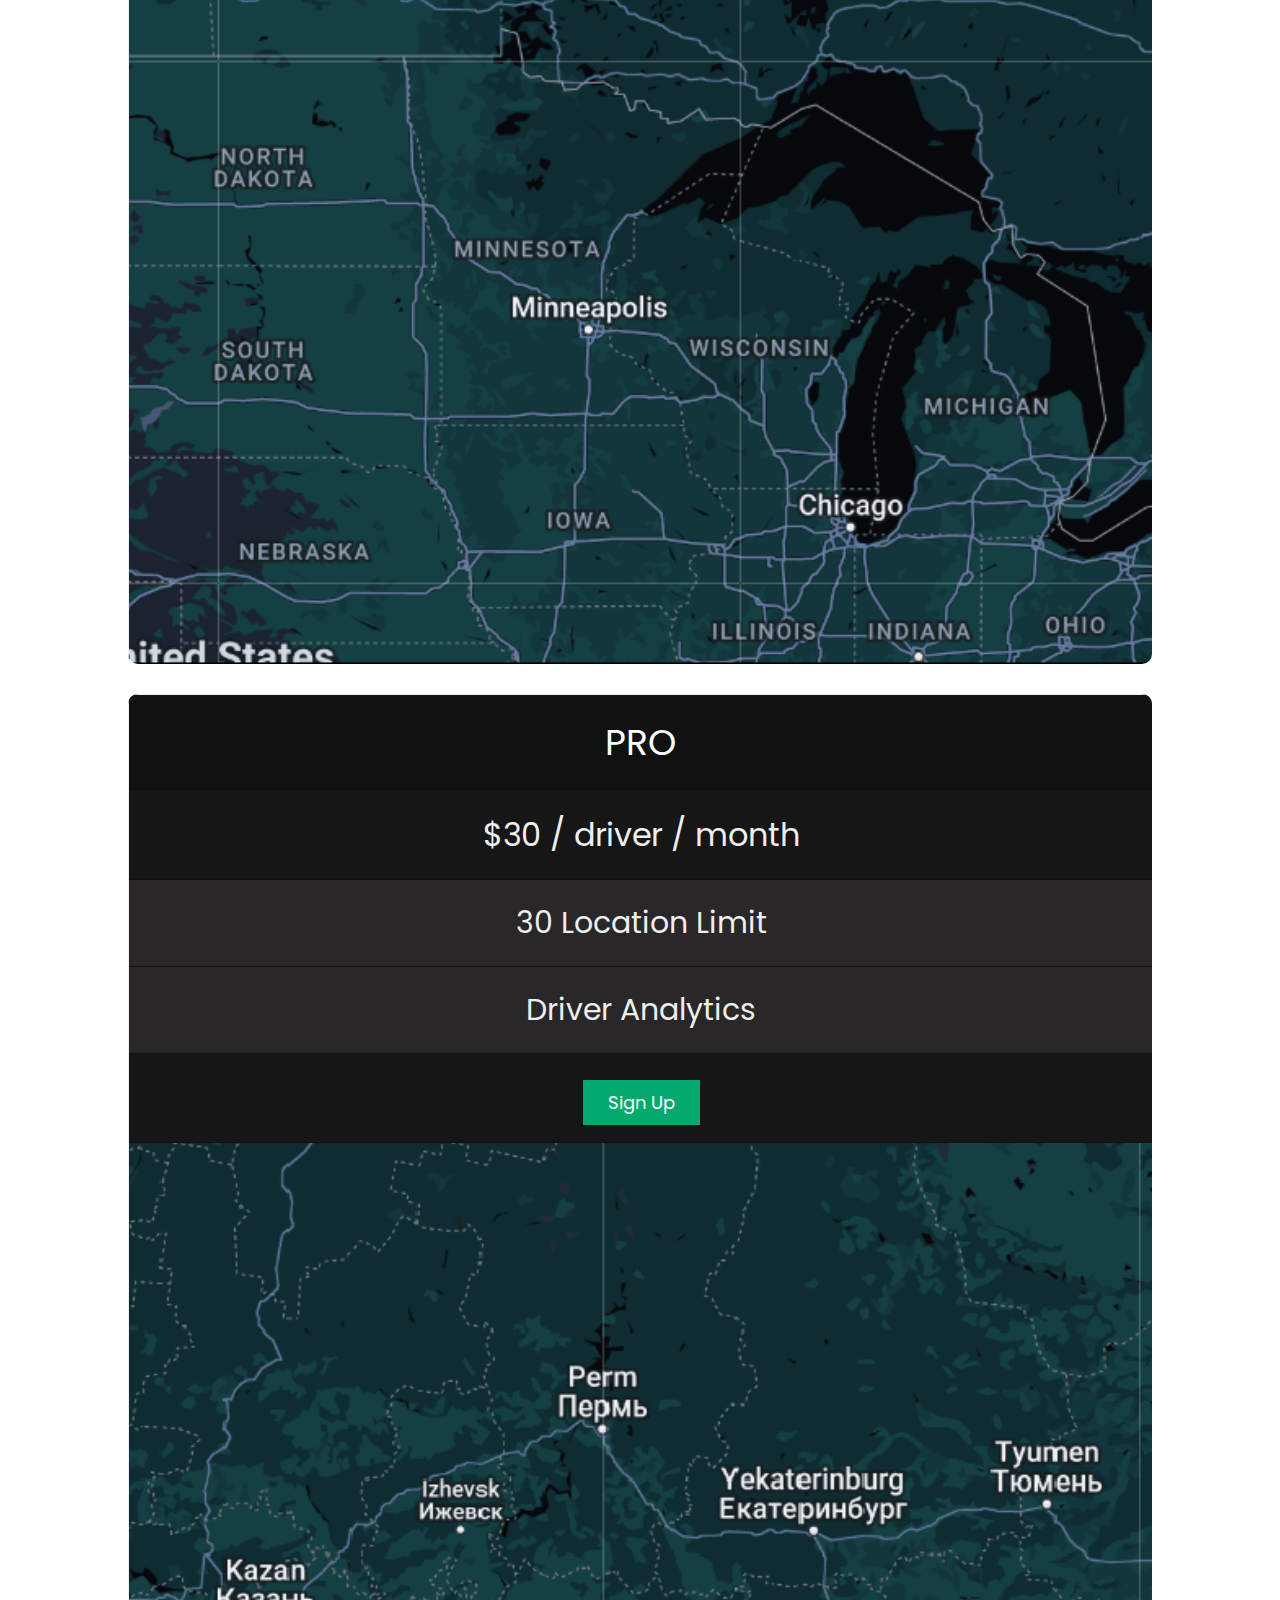
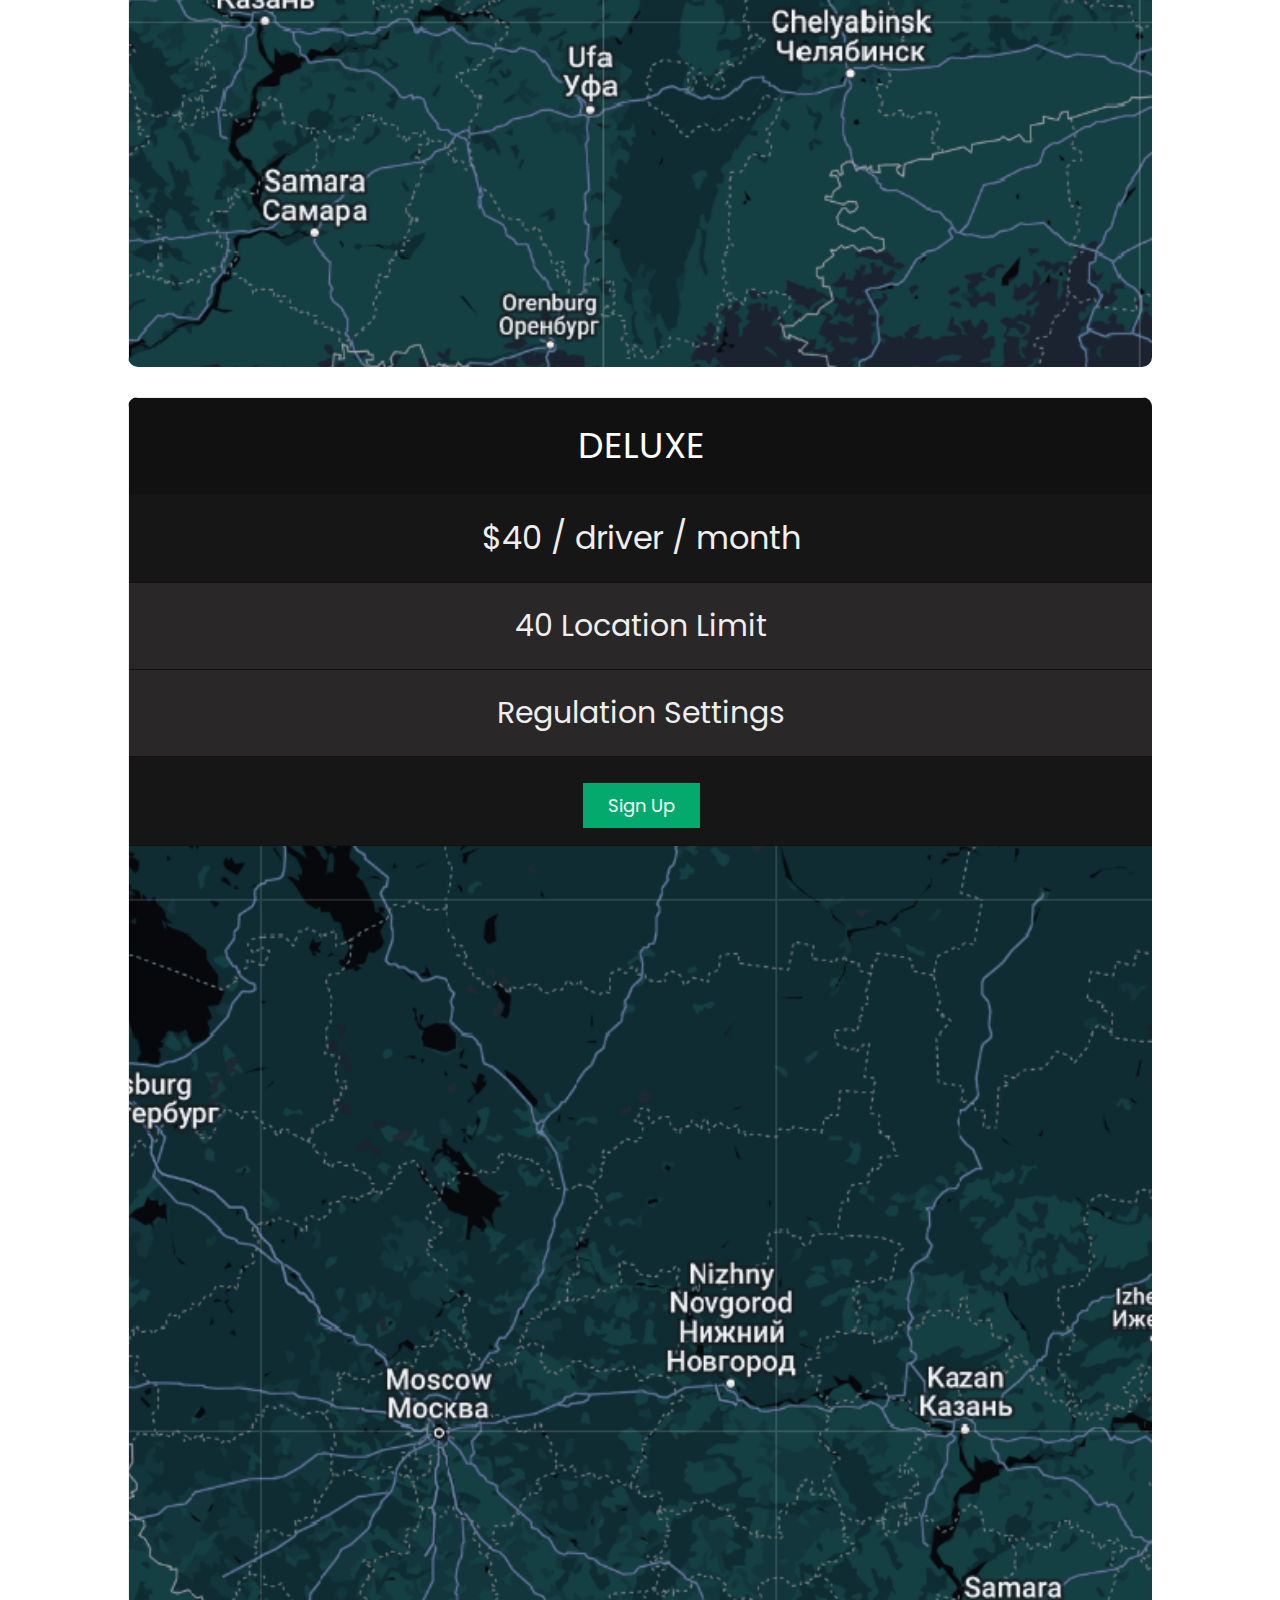
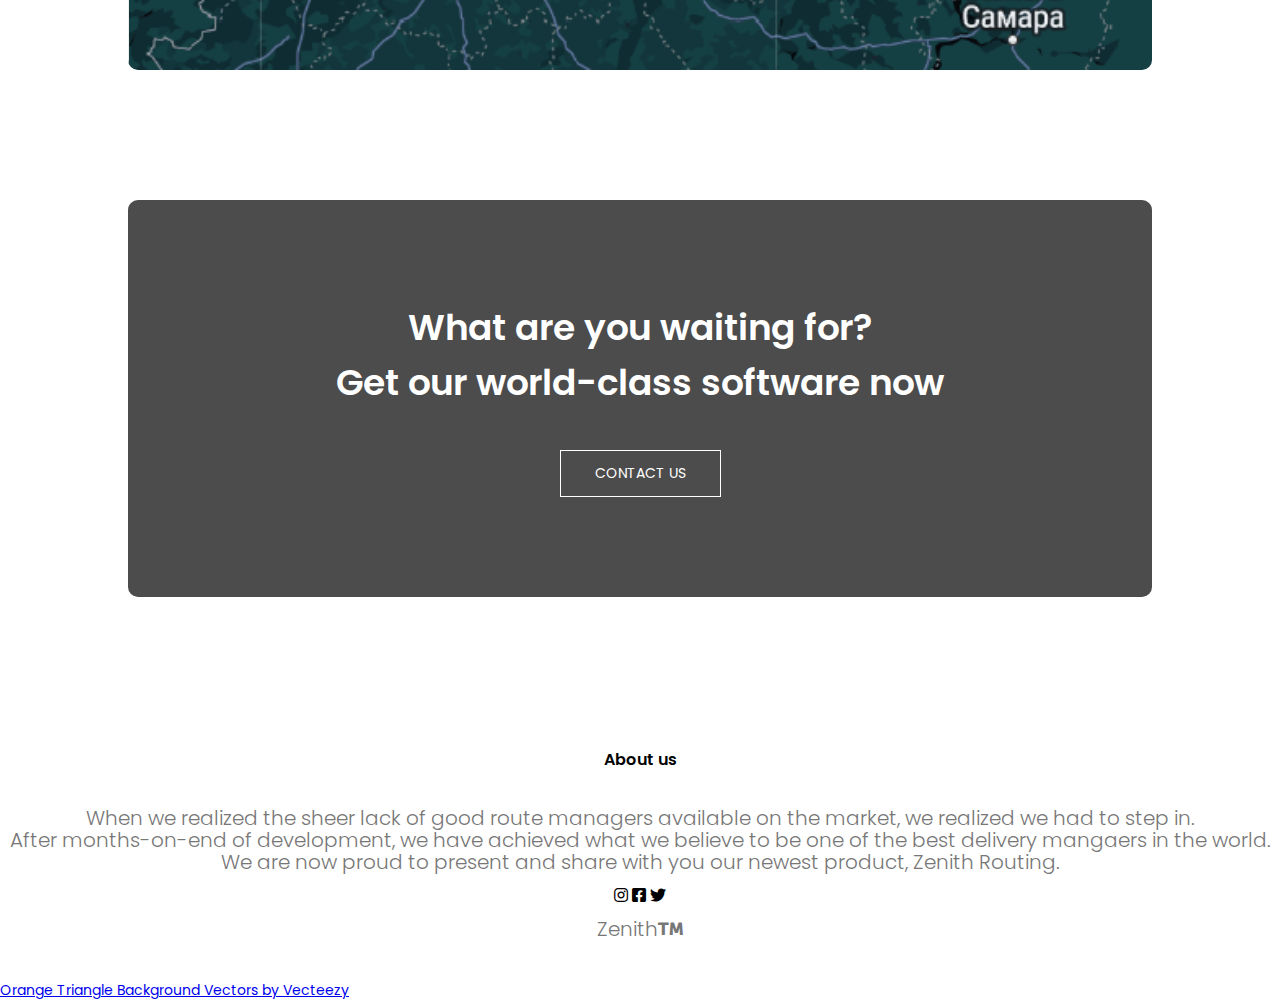
==== commit 9503cce4: "Git Pages Update" ====
--- a/index.html
+++ b/index.html
@@ -3,7 +3,6 @@
 
     <meta name="viewport" content="width=device-width, initial-scale=1, minimum-scale=1" />
     <link rel="icon" href="images/truck.png">
-
     <title>Vehicle Routing Software - TEST</title>
     <link rel="stylesheet" href="style.css">
     <link rel="preconnect" href="https://fonts.googleapis.com">
--- a/style.css
+++ b/style.css
@@ -344,4 +344,9 @@
     margin-bottom: 25px;
     margin-top: 20px;
     font-weight: 600;
-}+}
+.royalty{
+    text-align: center;
+    margin-top: 15px;
+    font-size: 14;
+}
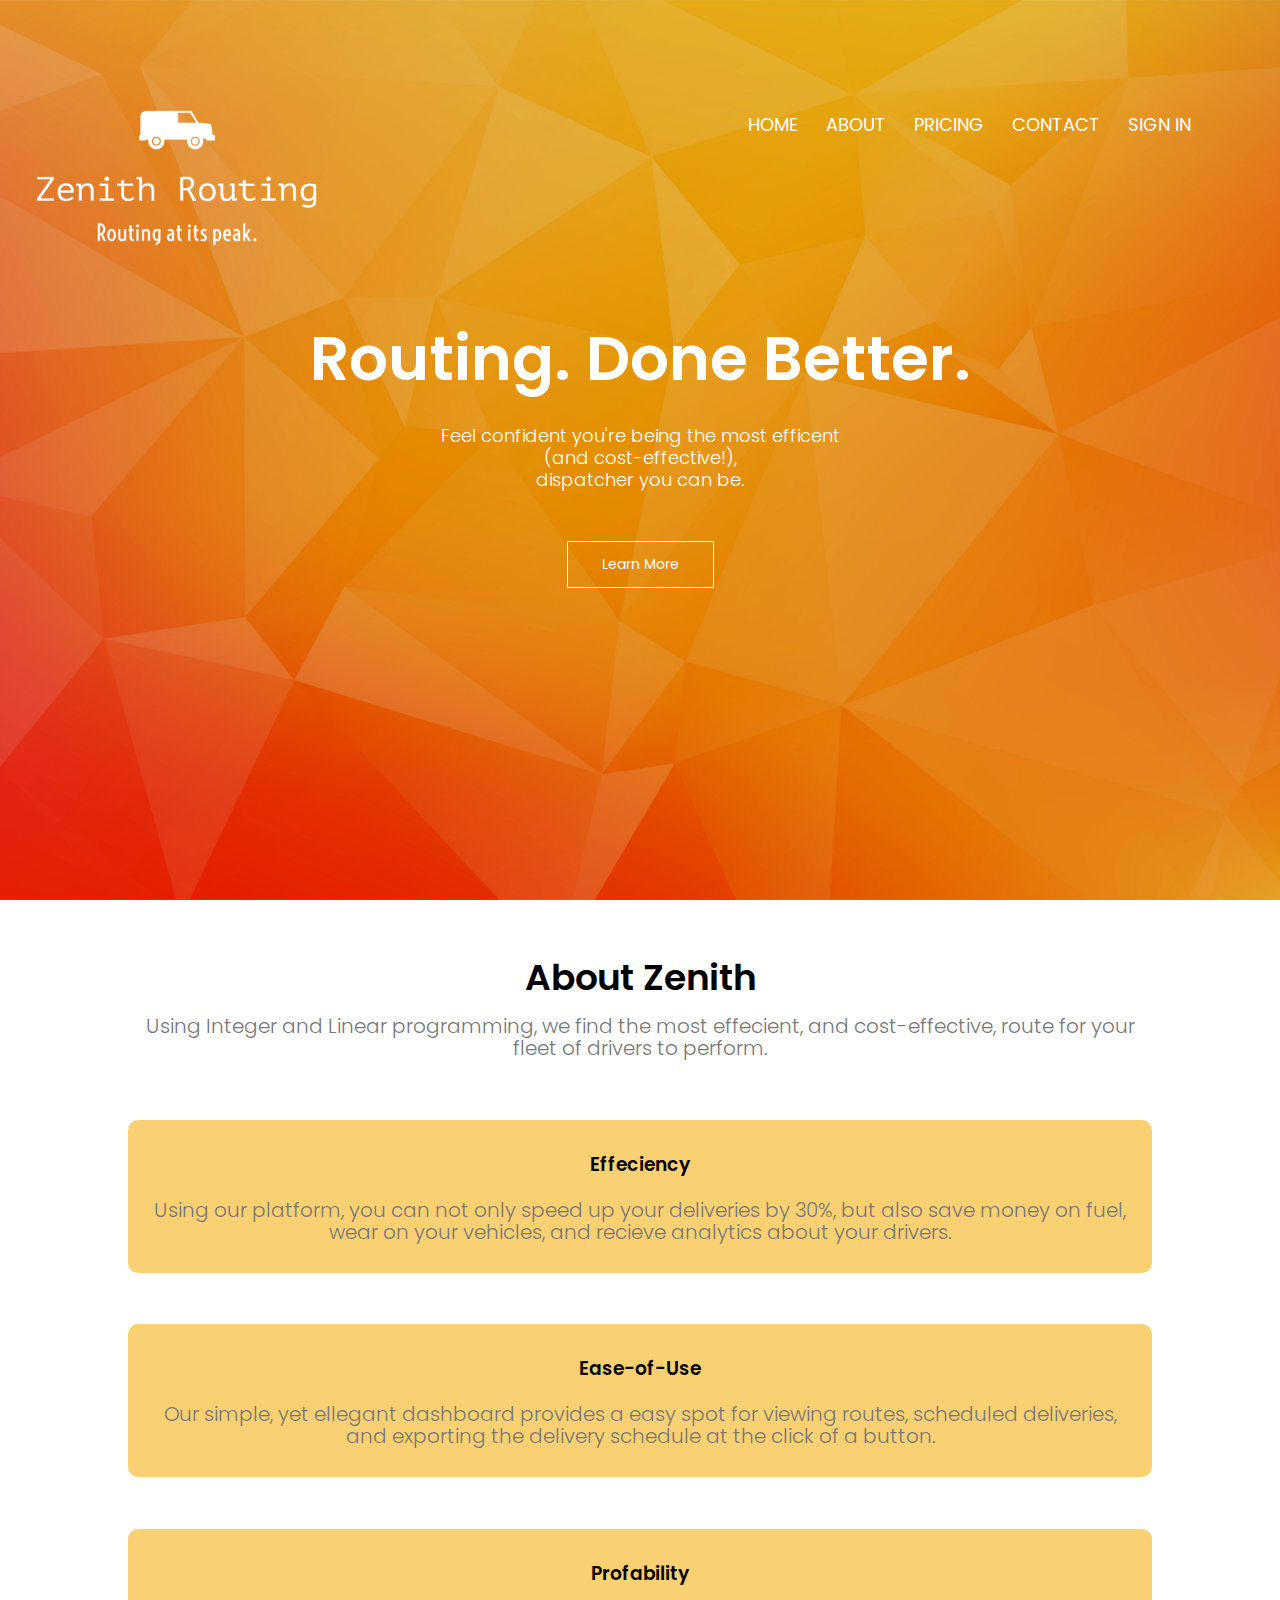
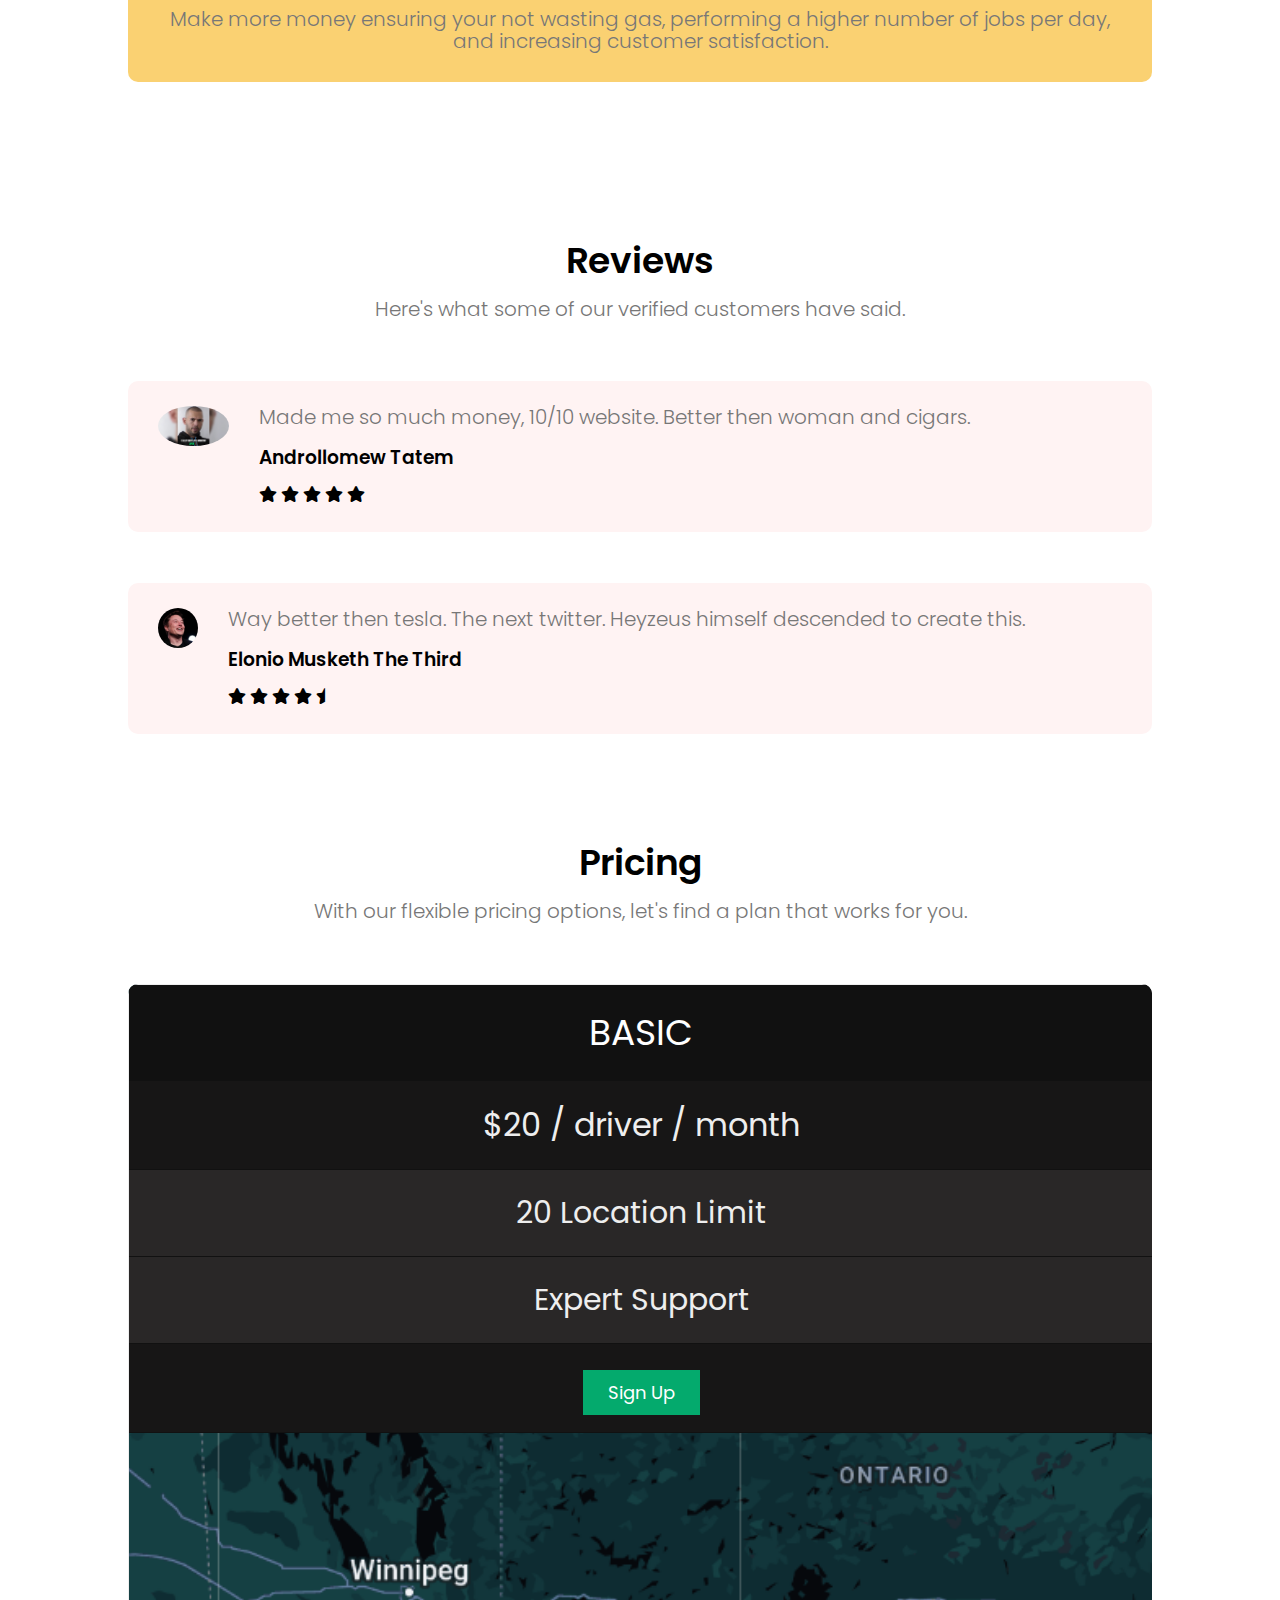
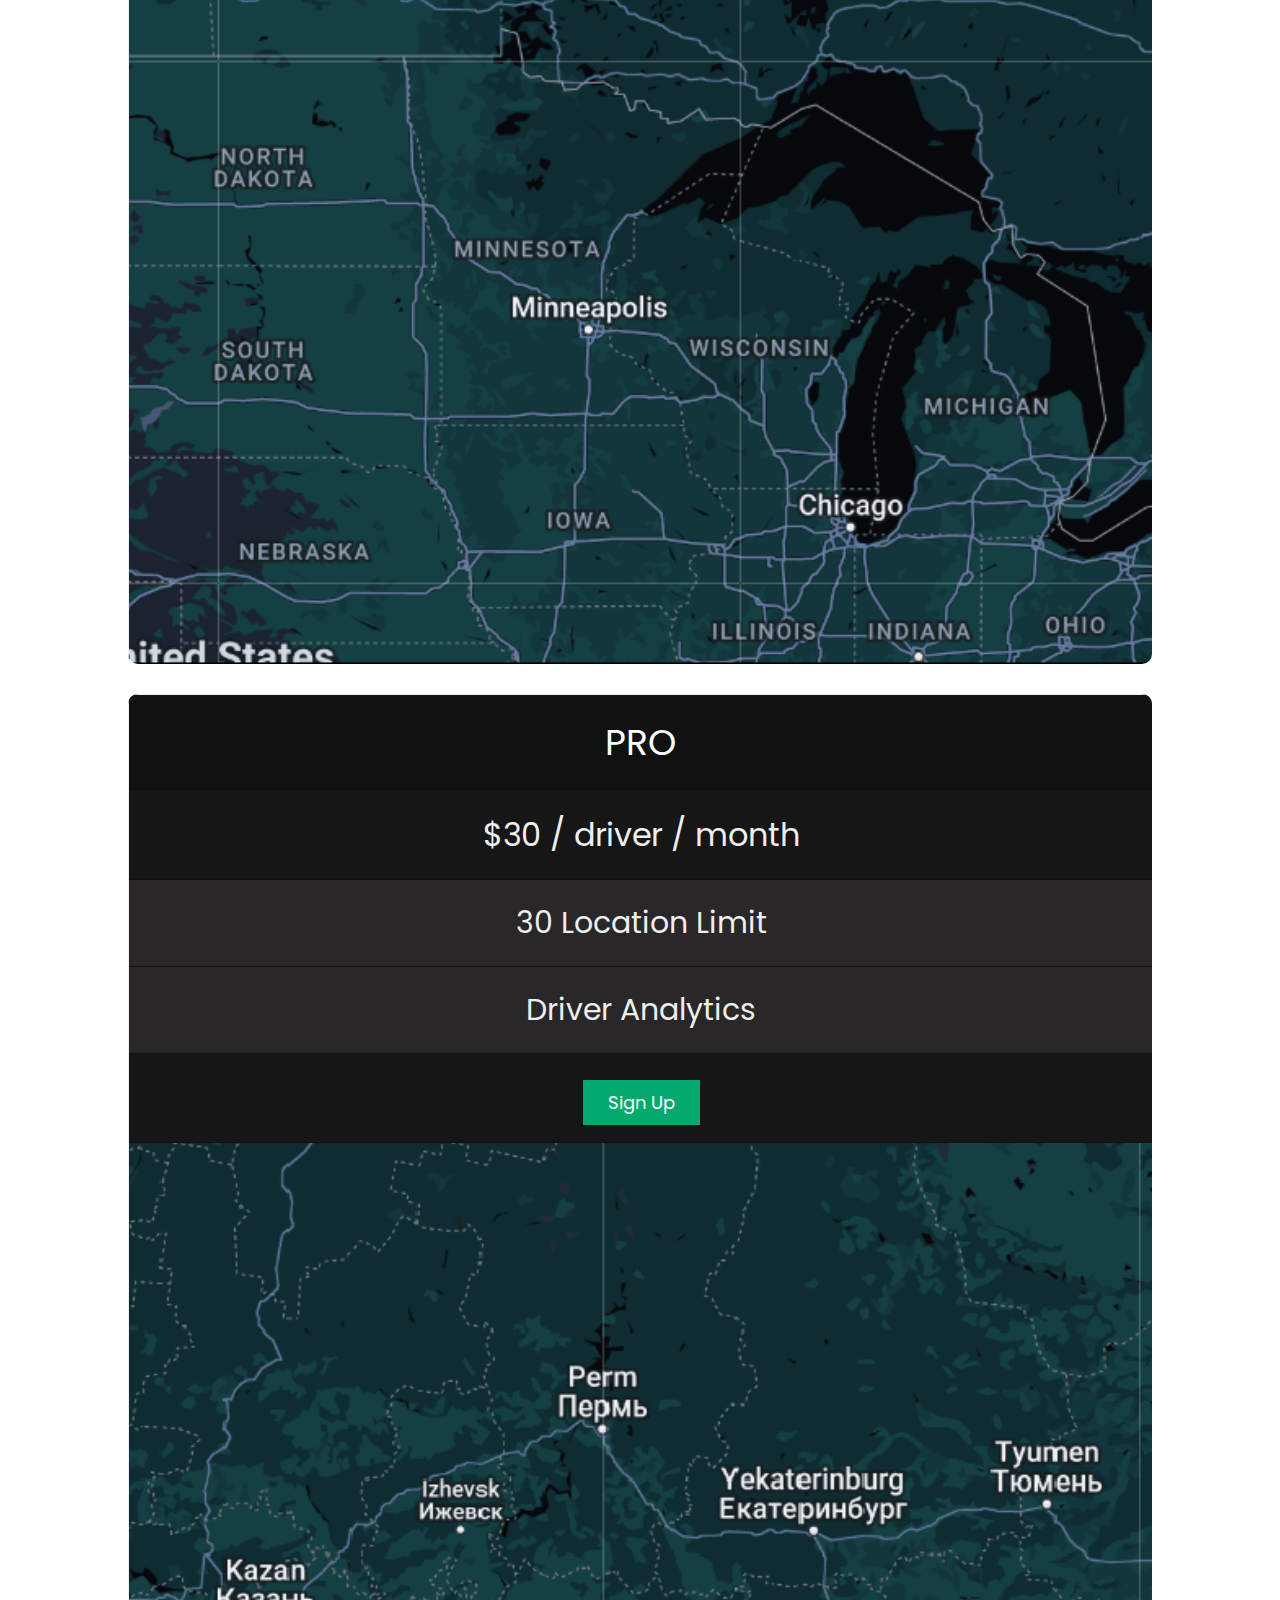
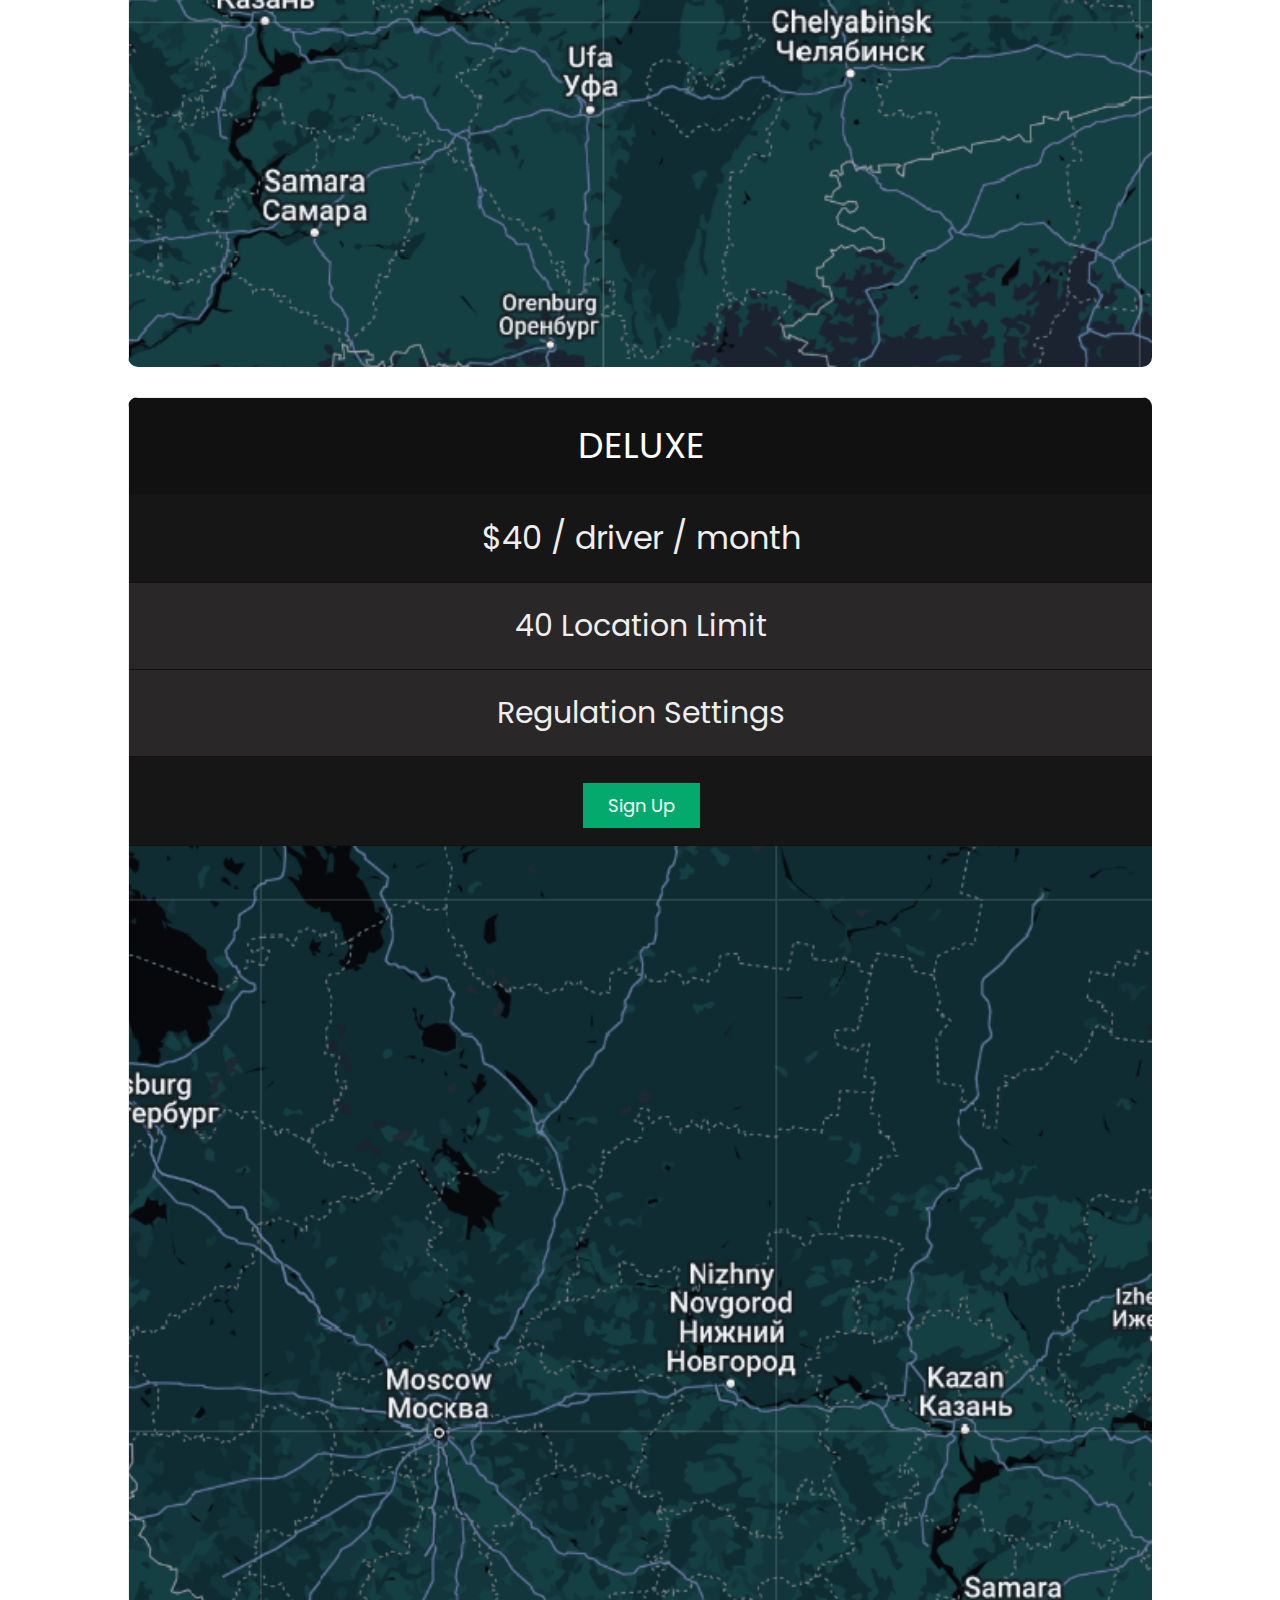
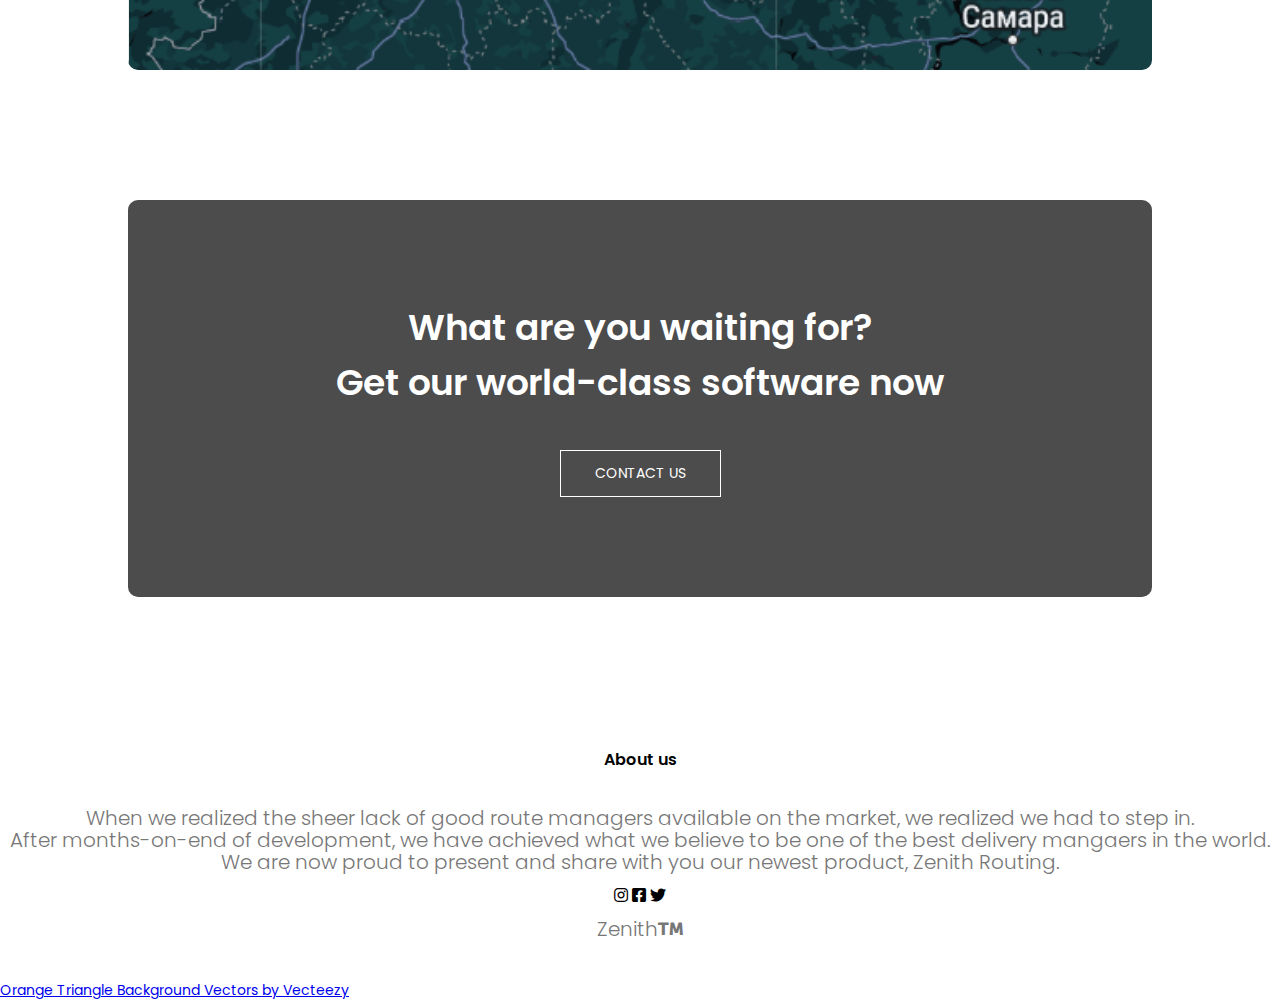
==== commit 824413d7: "Updated Sign-up/Login page" ====
--- a/index.html
+++ b/index.html
@@ -3,13 +3,14 @@
 
     <meta name="viewport" content="width=device-width, initial-scale=1, minimum-scale=1" />
     <link rel="icon" href="images/truck.png">
-    <title>Vehicle Routing Software - TEST</title>
+    <title>Zenith Routing</title>
     <link rel="stylesheet" href="style.css">
     <link rel="preconnect" href="https://fonts.googleapis.com">
     <link rel="preconnect" href="https://fonts.gstatic.com" crossorigin>
     <link href="https://fonts.googleapis.com/css2?family=Poppins:wght@100;200;300;400;600;700&display=swap" rel="stylesheet">
     <link href="https://cdnjs.cloudflare.com/ajax/libs/font-awesome/5.9.0/css/all.min.css" rel="stylesheet">
     <script defer src="https://pyscript.net/alpha/pyscript.js"></script>
+
 </head>
 <body>
     <! --- Header ---- >
@@ -23,7 +24,7 @@
                     <li><a href="#About">ABOUT</a></li>
                     <li><a href="#Pricing">PRICING</a></li>
                     <li><a href="#CONTACT">CONTACT</a></li>
-                    <li><a href="sign-up.html">SIGN IN</a></li>
+                    <li><a href="sign-up.html#linkLogin">SIGN IN</a></li>
                 </ul>
             </div>
             <i class="fa fa-bars" onclick="showMenu()"></i>
@@ -152,6 +153,12 @@
     <! --- JS Function ---- >
 
     <script>
+        function SignIn(){
+
+        }
+    </script>
+
+    <script>
         var navLinks = document.getElementById("navLinks");
         function showMenu(){
         navLinks.style.right = "0";
@@ -160,6 +167,5 @@
         navLinks.style.right = "-200";
         }
     </script>
-
 </body>
 </html>
--- a/style.css
+++ b/style.css
@@ -10,7 +10,7 @@
 .header{
     min-height: 100vh;
     width: 100%;
-    background-image: linear-gradient(rgba(0,0,0,0.3),rgba(0,0,0,0.3)),url(images/banner.jpg);
+    background-image: linear-gradient(rgba(0,0,0,0.1),rgba(0,0,0,0.1)),url(images/banner.jpg);
     background-position: center;
     background-size: cover;
     position: relative;
@@ -170,7 +170,7 @@
 }
 .about-col {
     flex-basis: 31%;
-    background-color: #fae1a8;
+    background-color: #fad172;
     border-radius: 10px;
     margin-bottom: 5%;
     padding: 20px 12px;
